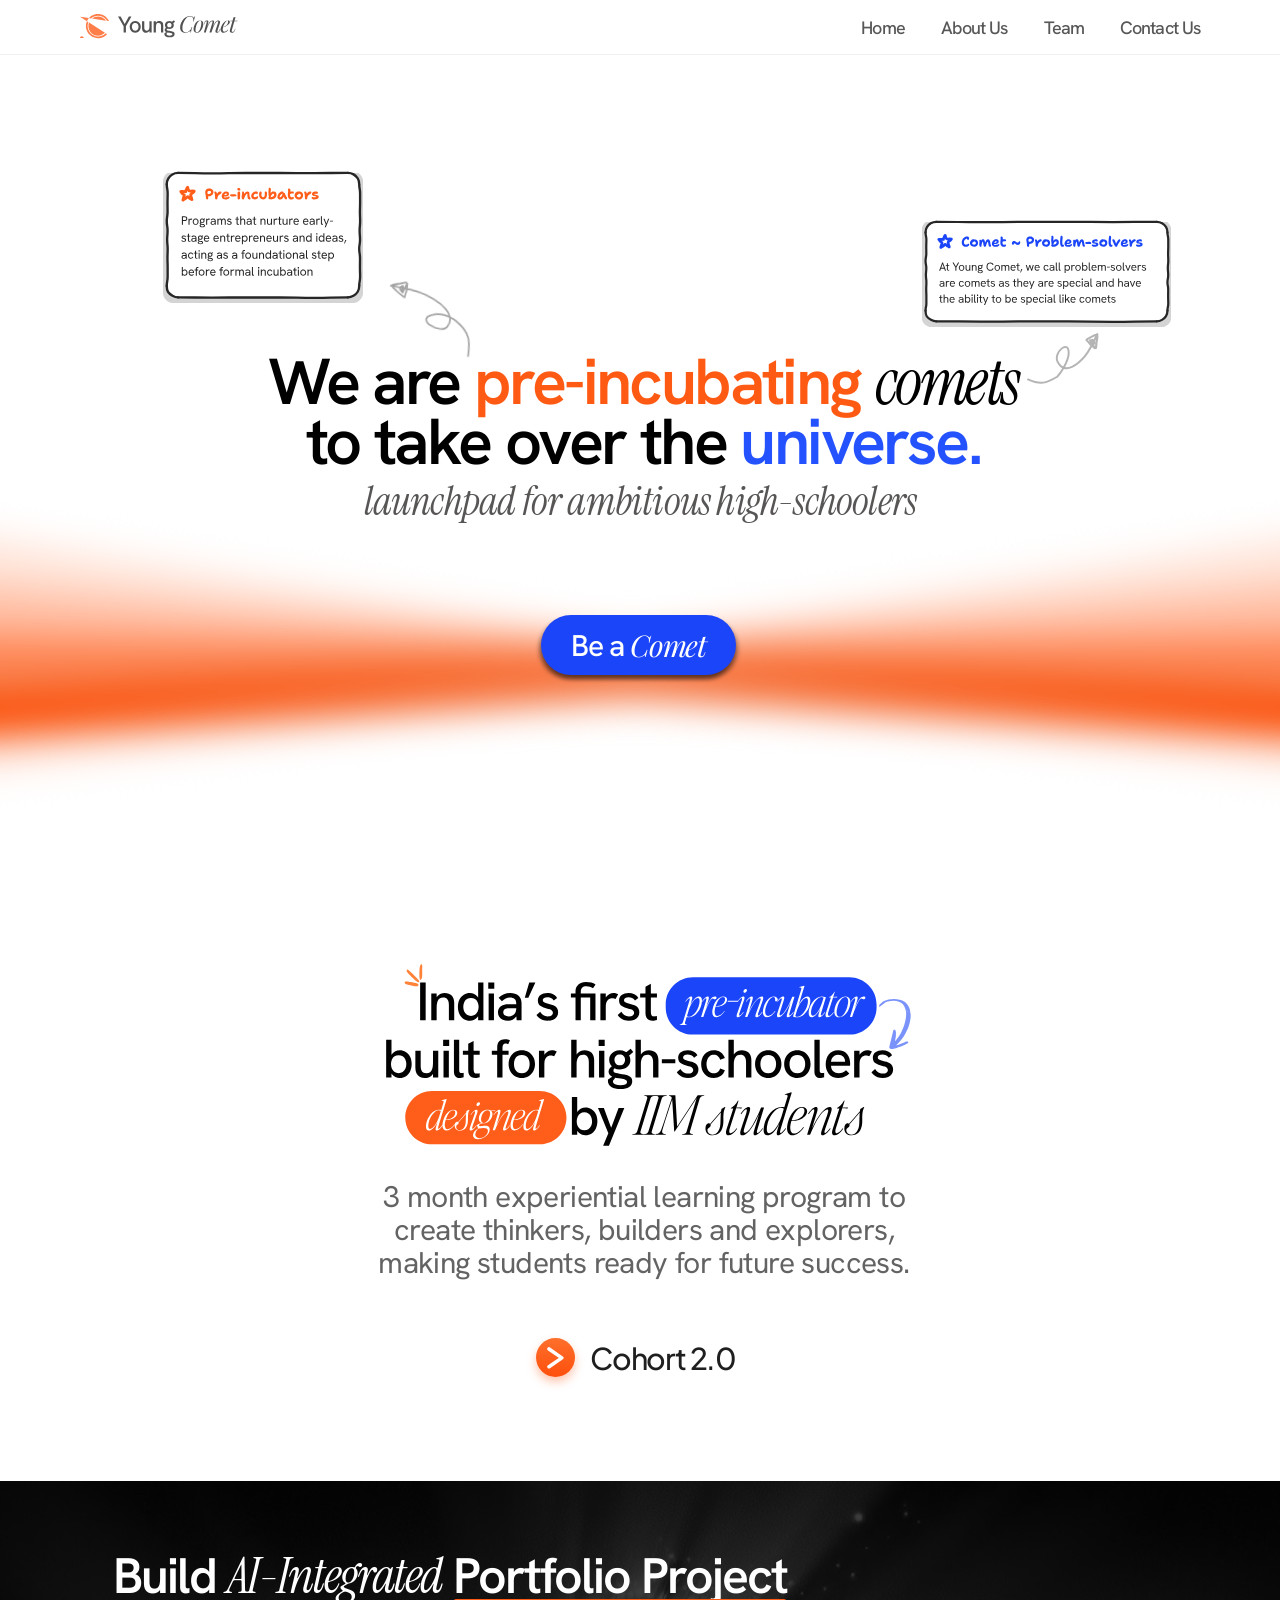
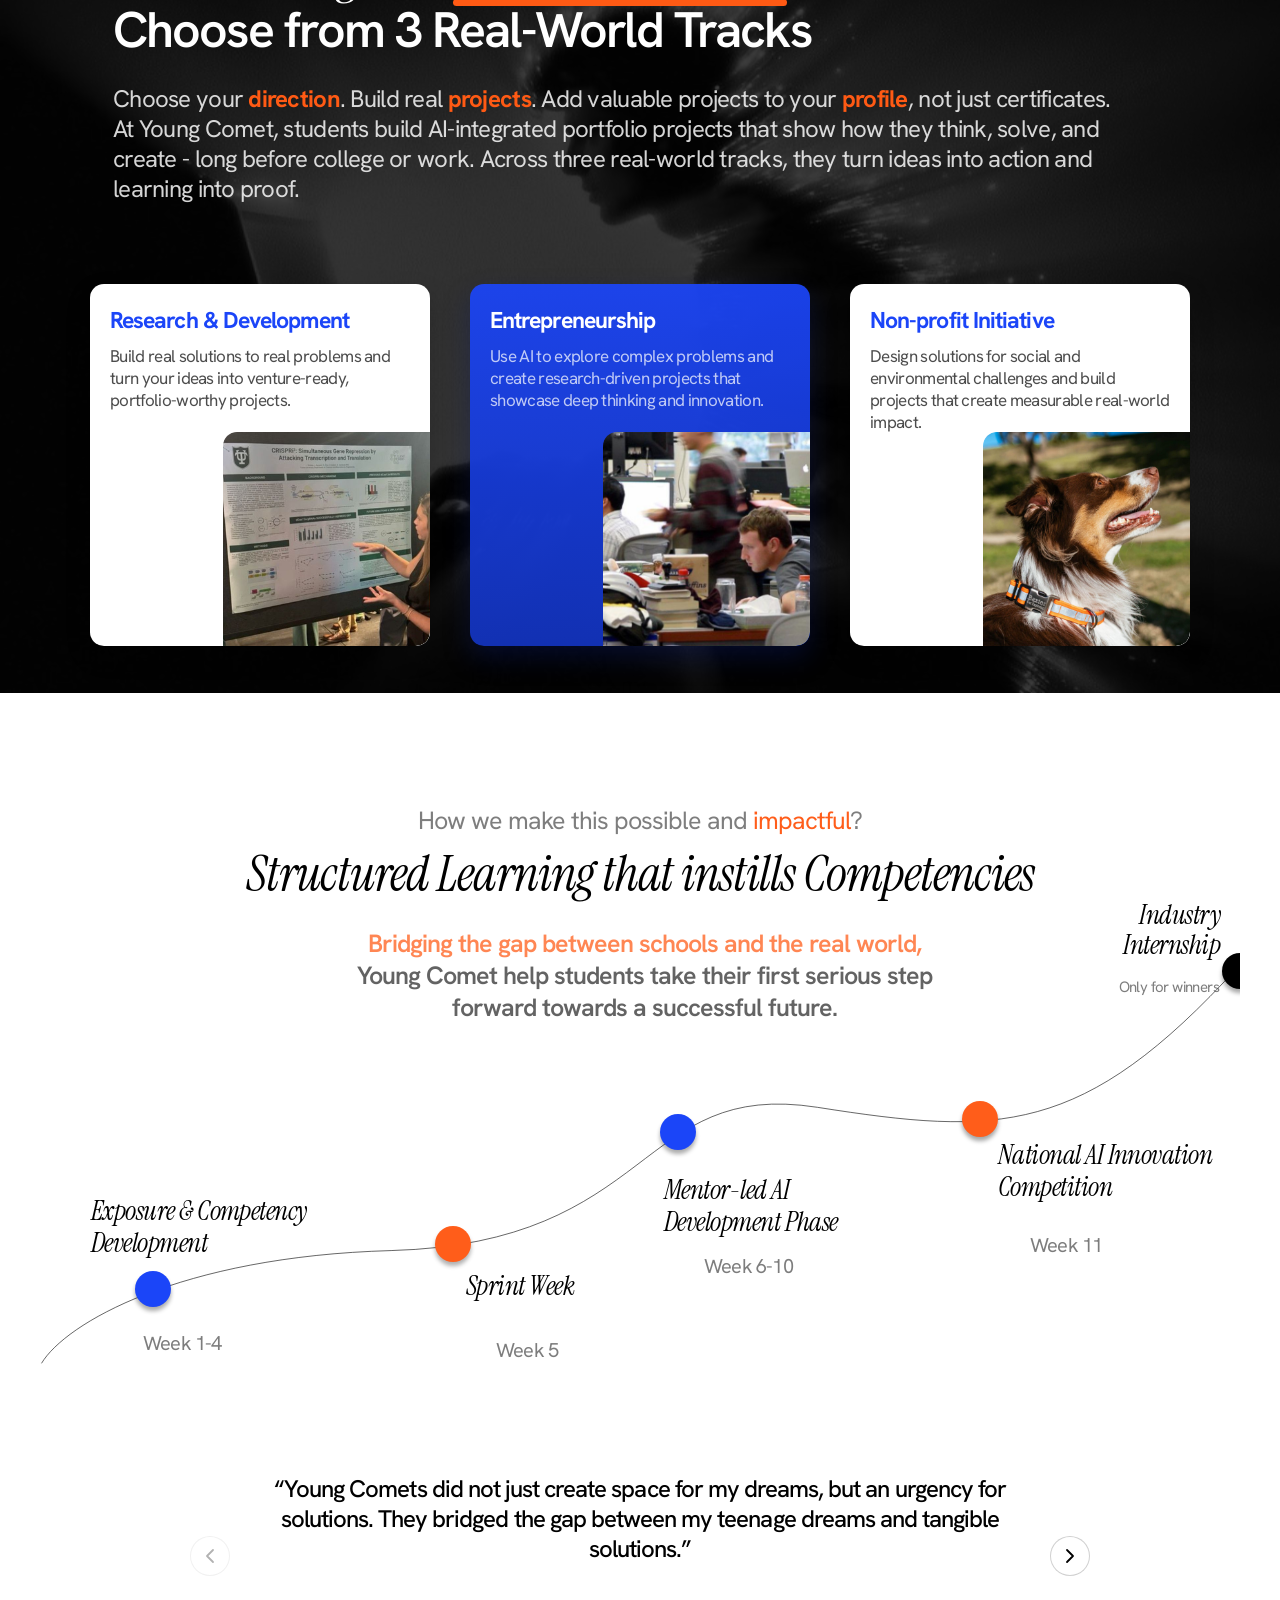
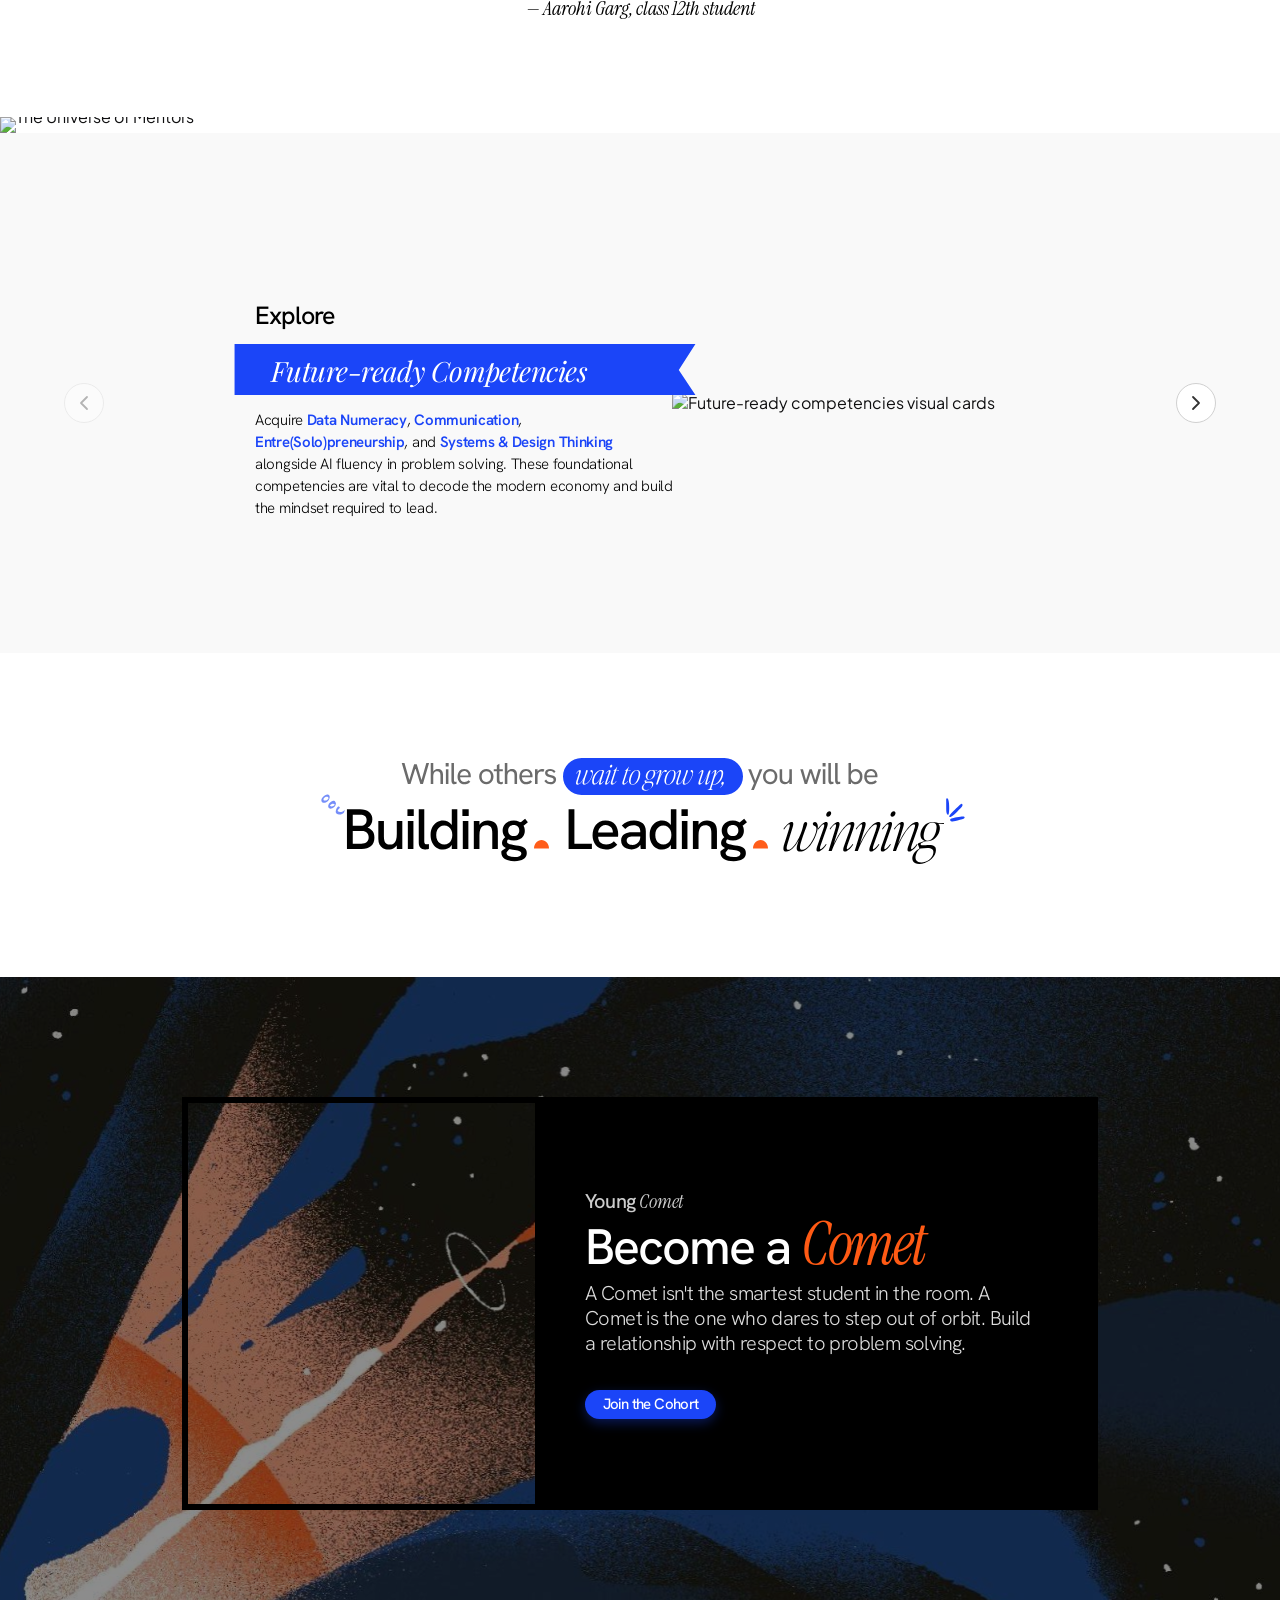
==== index.html @ edf2fdb3 "Update title and favicon" ====
<!DOCTYPE html>
<html lang="en">

<head>
  <meta charset="UTF-8" />
  <meta name="viewport" content="width=device-width, initial-scale=1.0" />
  <title>Young Comet</title>
  <link rel="preconnect" href="https://fonts.googleapis.com" />
  <link rel="preconnect" href="https://fonts.gstatic.com" crossorigin />
  <link
    href="https://fonts.googleapis.com/css2?family=Hanken+Grotesk:wght@400;500;700&family=Plus+Jakarta+Sans:wght@400;500;700;800&family=Instrument+Serif:ital@0;1&family=Playfair+Display:ital,wght@0,400;1,400&display=swap"
    rel="stylesheet" />
  <link rel="icon" href="./assets/Group 85.svg" type="image/svg+xml" />
  <link rel="stylesheet" href="style.css" />
</head>

<body>
  <header class="site-header">
    <div class="header-inner">
      <a href="#" class="header-logo">
        <img src="./assets/Group 76.svg" alt="" class="header-logo-icon" draggable="false" />
        <img src="./assets/Young Comet.svg" alt="Young Comet" class="header-logo-text" draggable="false" />
      </a>
      <button class="header-menu-btn" aria-label="Toggle menu" aria-expanded="false">
        <span></span><span></span><span></span>
      </button>
      <nav class="header-nav" aria-label="Main navigation">
        <a href="#" class="header-nav-link">Home</a>
        <a href="#" class="header-nav-link">About Us</a>
        <a href="#" class="header-nav-link">Team</a>
        <a href="#" class="header-nav-link">Contact Us</a>
      </nav>
    </div>
  </header>

  <main>
    <section class="hero section-shell" aria-labelledby="hero-title">
      <!-- Glow: full-width behind everything -->
      <div class="hero-glow" aria-hidden="true">
        <span class="glow-layer glow-layer-1"></span>
        <span class="glow-layer glow-layer-2"></span>
        <span class="glow-layer glow-layer-3"></span>
        <span class="glow-layer glow-layer-4"></span>
        <span class="glow-layer glow-layer-5"></span>
      </div>

      <!-- Mobile-only hero images -->
      <div class="hero-mobile-only" aria-hidden="true">
        <img src="./assets/Group 84.svg" alt="" class="hero-mobile-img" draggable="false" />
        <img src="./assets/Group 81.svg" alt="" class="hero-mobile-img" draggable="false" />
      </div>

      <div class="hero-canvas">
        <!-- left card -->
        <img class="hero-asset hero-card hero-card-left hero-box-svg" src="./assets/box.svg" alt="Pre-incubators"
          draggable="false" />

        <!-- right card -->
        <img class="hero-asset hero-card hero-card-right hero-comet-svg" src="./assets/comett.svg"
          alt="Comet problem-solvers" draggable="false" />

        <!-- left arrow image -->
        <img class="hero-asset hero-arrow hero-arrow-left" src="./assets/Vector 48 (1).svg" alt="Left curved arrow"
          draggable="false" />

        <!-- right arrow image -->
        <img class="hero-asset hero-arrow hero-arrow-right" src="./assets/Vector 48.svg" alt="Right curved arrow"
          draggable="false" />

        <!-- hero text -->
        <div class="hero-content">
          <h1 id="hero-title" class="hero-title reveal-up delay-2">
            We are <span class="text-orange">pre-incubating</span>
            <span class="serif-italic">comets</span><br />
            to take over the <span class="text-blue">universe.</span>
          </h1>
          <p class="hero-subtitle reveal-up delay-3">
            launchpad for ambitious high-schoolers
          </p>
          <a href="#" class="cta-button reveal-up delay-4">
            <span class="cta-text">Be a </span>
            <span class="cta-accent">Comet</span>
          </a>
        </div>

      </div>
    </section>

    <section class="intro section-shell" aria-labelledby="intro-title">
      <div class="intro-canvas">
        <div class="intro-content reveal-up">
          <h2 id="intro-title" class="intro-title">
            <img class="intro-title-image" src="./assets/Group 19.svg"
              alt="Built for high-schoolers designed by IIM students" draggable="false" />
          </h2>

          <p class="intro-copy">
            3 month experiential learning program to create thinkers, builders
            and explorers, making students ready for future success.
          </p>

          <a href="#" class="cohort-badge">
            <span class="cohort-icon" aria-hidden="true">
              <svg class="cohort-icon-arrow" viewBox="0 0 20 24" role="presentation">
                <polyline points="3,3 16,12 3,21"></polyline>
              </svg>
            </span>
            <span>Cohort 2.0</span>
          </a>
        </div>
      </div>
    </section>

    <section class="tracks-section" aria-labelledby="tracks-title">
      <div class="tracks-bg" aria-hidden="true"></div>
      <div class="tracks-overlay" aria-hidden="true"></div>

      <div class="tracks-frame">
        <div class="tracks-content">
          <h2 id="tracks-title" class="tracks-title">
            Build <span class="tracks-title-italic">AI-Integrated</span>
            <span class="tracks-title-underlined">Portfolio Project</span><br />
            Choose from 3 Real-World Tracks
          </h2>

          <p class="tracks-copy">
            Choose your <span class="tracks-copy-highlight">direction</span>. Build real
            <span class="tracks-copy-highlight">projects</span>. Add valuable projects to your
            <span class="tracks-copy-highlight">profile</span>, not just certificates.<br />
            At Young Comet, students build AI-integrated portfolio projects that show how they think,
            solve, and create - long before college or work. Across three real-world tracks, they turn
            ideas into action and learning into proof.
          </p>

          <div class="tracks-cards" aria-label="Available project tracks">
            <article class="track-card track-card--light track-card--research">
              <h3 class="track-card-title">Research &amp; Development</h3>
              <p class="track-card-copy">
                Build real solutions to real problems and turn your ideas into venture-ready,
                portfolio-worthy projects.
              </p>
              <!-- Card image path (swap image here if needed) -->
              <img class="track-card-image" src="./assets/Rectangle 50.svg" alt="Research and development track"
                draggable="false" />
            </article>

            <article class="track-card track-card--featured track-card--entrepreneurship">
              <h3 class="track-card-title">Entrepreneurship</h3>
              <p class="track-card-copy">
                Use AI to explore complex problems and create research-driven projects that showcase
                deep thinking and innovation.
              </p>
              <!-- Card image path (swap image here if needed) -->
              <img class="track-card-image" src="./assets/Rectangle 49.svg" alt="Entrepreneurship track"
                draggable="false" />
            </article>

            <article class="track-card track-card--light track-card--nonprofit">
              <h3 class="track-card-title">Non-profit Initiative</h3>
              <p class="track-card-copy">
                Design solutions for social and environmental challenges and build projects that
                create measurable real-world impact.
              </p>
              <!-- Card image path (swap image here if needed) -->
              <img class="track-card-image" src="./assets/Rectangle 48.svg" alt="Non-profit initiative track"
                draggable="false" />
            </article>
          </div>
        </div>
      </div>
    </section>

    <section class="pathway-section" aria-labelledby="pathway-title">
      <div class="pathway-frame">
        <div class="pathway-header">
          <p class="pathway-kicker">
            How we make this possible and <span class="pathway-kicker-highlight">impactful</span>?
          </p>

          <h2 id="pathway-title" class="pathway-title">
            Structured Learning that instills Competencies
          </h2>

          <p class="pathway-summary">
            <span class="pathway-summary-highlight">Bridging the gap between schools and the real world,</span><br />
            <span>Young Comet help students take their first serious step</span><br />
            <span>forward towards a successful future.</span>
          </p>
        </div>

        <div class="pathway-visual" aria-hidden="true">
          <!-- Curve path (swap to an asset in CSS/HTML if you export one from Figma) -->
          <svg class="pathway-curve" viewBox="0 0 1200 320" role="presentation">
            <path
              d="M70 292 C190 284, 278 274, 372 246 C463 218, 552 170, 648 154 C748 138, 835 144, 932 126 C1012 112, 1060 82, 1116 24" />
          </svg>

          <div class="milestone milestone--1">
            <span class="milestone-dot milestone-dot--blue"></span>
            <p class="milestone-title">Exposure &amp; Competency Development</p>
            <p class="milestone-week">Week 1-4</p>
          </div>

          <div class="milestone milestone--2">
            <span class="milestone-dot milestone-dot--orange"></span>
            <p class="milestone-title">Sprint Week</p>
            <p class="milestone-week">Week 5</p>
          </div>

          <div class="milestone milestone--3">
            <span class="milestone-dot milestone-dot--blue"></span>
            <p class="milestone-title">Mentor-led AI Development Phase</p>
            <p class="milestone-week">Week 6-10</p>
          </div>

          <div class="milestone milestone--4">
            <span class="milestone-dot milestone-dot--orange"></span>
            <p class="milestone-title">National AI Innovation Competition</p>
            <p class="milestone-week">Week 11</p>
          </div>

          <div class="milestone milestone--final">
            <span class="milestone-dot milestone-dot--blue"></span>
            <p class="milestone-title">Industry Internship</p>
            <p class="milestone-week">Only for winners</p>
          </div>
        </div>

        <div class="pathway-mobile" aria-label="Learning pathway milestones">
          <div class="pathway-mobile-item">
            <span class="milestone-dot milestone-dot--blue"></span>
            <div>
              <p class="pathway-mobile-title">Exposure &amp; Competency Development</p>
              <p class="pathway-mobile-week">Week 1-4</p>
            </div>
          </div>

          <div class="pathway-mobile-item">
            <span class="milestone-dot milestone-dot--orange"></span>
            <div>
              <p class="pathway-mobile-title">Sprint Week</p>
              <p class="pathway-mobile-week">Week 5</p>
            </div>
          </div>

          <div class="pathway-mobile-item">
            <span class="milestone-dot milestone-dot--blue"></span>
            <div>
              <p class="pathway-mobile-title">Mentor-led AI Development Phase</p>
              <p class="pathway-mobile-week">Week 6-10</p>
            </div>
          </div>

          <div class="pathway-mobile-item">
            <span class="milestone-dot milestone-dot--orange"></span>
            <div>
              <p class="pathway-mobile-title">National AI Innovation Competition</p>
              <p class="pathway-mobile-week">Week 11</p>
            </div>
          </div>

          <div class="pathway-mobile-item pathway-mobile-item--final">
            <span class="milestone-dot milestone-dot--blue"></span>
            <div>
              <p class="pathway-mobile-title">Industry Internship</p>
              <p class="pathway-mobile-week">Only for winners</p>
            </div>
          </div>
        </div>
      </div>
    </section>

    <section class="testimonials-section" aria-labelledby="testimonials-heading">
      <div class="testimonials-inner">
        <button class="testimonial-btn testimonial-btn--prev" id="testimonialPrev" aria-label="Previous testimonial">
          <svg width="20" height="20" viewBox="0 0 20 20" fill="none" xmlns="http://www.w3.org/2000/svg"
            aria-hidden="true">
            <path d="M13 4L7 10L13 16" stroke="currentColor" stroke-width="1.8" stroke-linecap="round"
              stroke-linejoin="round" />
          </svg>
        </button>

        <div class="testimonials-wrapper" aria-live="polite">
          <div class="testimonials-track" id="testimonialsTrack">

            <div class="testimonial-slide" role="group" aria-label="Testimonial 1 of 3">
              <blockquote class="testimonial-quote">
                &ldquo;Young Comets did not just create space for my dreams, but an urgency for solutions. They
                bridged
                the gap between my teenage dreams and tangible solutions.&rdquo;
              </blockquote>
              <p class="testimonial-author">— Aarohi Garg, class 12th student</p>
            </div>

            <div class="testimonial-slide" role="group" aria-label="Testimonial 2 of 3">
              <blockquote class="testimonial-quote">
                &ldquo;Young comet felt more like a launchpad than a program. Its not a course its a chance to act
                experiment and grow.&rdquo;
              </blockquote>
              <p class="testimonial-author">— K. Varshik, class 12th student</p>
            </div>

            <div class="testimonial-slide" role="group" aria-label="Testimonial 3 of 3">
              <blockquote class="testimonial-quote">
                &ldquo;The experience is very extraordinary for me, because I overcame my fear of talking to people,
                thank you so much team Young Comet.&rdquo;
              </blockquote>
              <p class="testimonial-author">— Seema Yadav, class 11th student</p>
            </div>

          </div>
        </div>

        <button class="testimonial-btn testimonial-btn--next" id="testimonialNext" aria-label="Next testimonial">
          <svg width="20" height="20" viewBox="0 0 20 20" fill="none" xmlns="http://www.w3.org/2000/svg"
            aria-hidden="true">
            <path d="M7 4L13 10L7 16" stroke="currentColor" stroke-width="1.8" stroke-linecap="round"
              stroke-linejoin="round" />
          </svg>
        </button>
      </div>
    </section>

    <div class="mentors-banner">
      <img class="mentors-banner__img" src="./assets/Group 42.svg" alt="The Universe of Mentors" draggable="false" />
      <div class="mentors-banner__text">
        <h2 class="mentors-banner__title"><img src="./assets/The Universe of Mentors.svg" alt="The Universe of Mentors"
            draggable="false" /></h2>
        <p class="mentors-banner__copy">Wide range of mentor support to bring your ideas to life. The mentorship
          universe provides real-world exposure and guidance in problem solving, aimed to bridge the gap between
          school
          lessons and the world.</p>
      </div>
    </div>

    <!-- ===== Competency Slider Section ===== -->
    <section class="comp-slider-section" aria-label="Future-ready Competencies">
      <div class="comp-slider-inner">
        <button class="comp-slider-btn comp-slider-btn--prev" id="compPrev" aria-label="Previous slide">
          <svg width="20" height="20" viewBox="0 0 20 20" fill="none" xmlns="http://www.w3.org/2000/svg"
            aria-hidden="true">
            <path d="M13 4L7 10L13 16" stroke="currentColor" stroke-width="1.8" stroke-linecap="round"
              stroke-linejoin="round" />
          </svg>
        </button>

        <div class="comp-slider-wrapper">
          <div class="comp-slider-track" id="compSliderTrack">

            <!-- Slide 1 -->
            <div class="comp-slide" role="group" aria-label="Slide 1 of 4">
              <div class="competency-frame">
                <div class="competency-copy">
                  <p class="competency-label">Explore</p>
                  <div class="competency-ribbon-wrap">
                    <img src="./assets/Rectangle 19.svg" alt="" class="competency-ribbon-bg" draggable="false" />
                    <h3 class="competency-ribbon-title">Future-ready Competencies</h3>
                  </div>
                  <p class="competency-body">
                    Acquire <span class="hl">Data Numeracy</span>, <span class="hl">Communication</span>, <span
                      class="hl">Entre(Solo)preneurship</span>,
                    and <span class="hl">Systems &amp; Design Thinking</span> alongside AI fluency in problem
                    solving. These foundational competencies are vital to decode the
                    modern economy and build the mindset required to lead.
                  </p>
                </div>
                <div class="competency-visual">
                  <img src="./assets/Group 64.svg" alt="Future-ready competencies visual cards"
                    class="competency-visual__img" draggable="false" />
                </div>
              </div>
            </div>

            <!-- Slide 2: Experience -->
            <div class="comp-slide" role="group" aria-label="Slide 2 of 4">
              <div class="competency-frame">
                <div class="competency-copy">
                  <p class="competency-label">Experience</p>
                  <div class="competency-ribbon-wrap">
                    <img src="./assets/Rectangle 19.svg" alt="" class="competency-ribbon-bg" draggable="false" />
                    <h3 class="competency-ribbon-title">Experiential and Peer Learning</h3>
                  </div>
                  <p class="competency-body">
                    Engage in hands-on, experiential learning with a <span class="hl">community of
                      aspiring entrepreneurs</span>. This interactive environment ensures
                    <span class="hl">P2P(peer-to-peer)</span> learning is active and immersive,
                    allowing you to build projects with real impact. Curated activities inspired by
                    <span class="hl">Stanford d.school</span> for immersive learning sets our comets apart.
                  </p>
                </div>
                <div class="competency-visual competency-visual--top">
                  <img src="./assets/Mockup.svg" alt="Experiential learning mockup" class="competency-visual__img"
                    draggable="false" />
                </div>
              </div>
            </div>

            <!-- Slide 3: Ideate -->
            <div class="comp-slide" role="group" aria-label="Slide 3 of 4">
              <div class="competency-frame">
                <div class="competency-copy">
                  <p class="competency-label">Ideate</p>
                  <div class="competency-ribbon-wrap">
                    <img src="./assets/Rectangle 19.svg" alt="" class="competency-ribbon-bg" draggable="false" />
                    <h3 class="competency-ribbon-title">Solve Real Business Problems</h3>
                  </div>
                  <p class="competency-body">
                    Solve <span class="hl">real-world problem statements</span> sourced from industry
                    partners and learn to ideate, especially during our intensive Sprint Week. Refine your vision
                    through
                    dedicated mentorship
                    sessions led by professionals and <span class="hl">students from IIMs and IITs</span>.
                  </p>
                </div>
                <div class="competency-visual competency-visual--layered">
                  <img src="./assets/Group 30.svg" alt="" class="competency-visual__img comp-layer comp-layer--back"
                    draggable="false" />
                  <img src="./assets/Group 31.svg" alt="Ideate visual"
                    class="competency-visual__img comp-layer comp-layer--front" draggable="false" />
                </div>
              </div>
            </div>

            <!-- Slide 4: Implement -->
            <div class="comp-slide" role="group" aria-label="Slide 4 of 4">
              <div class="competency-frame">
                <div class="competency-copy">
                  <p class="competency-label">Implement</p>
                  <div class="competency-ribbon-wrap">
                    <img src="./assets/Rectangle 19.svg" alt="" class="competency-ribbon-bg" draggable="false" />
                    <h3 class="competency-ribbon-title">Build with Guided Mentorship</h3>
                  </div>
                  <p class="competency-body">
                    Translate ideas into reality through <span class="hl">portfolio projects</span> and
                    national case competitions. Gain hands-on experience with
                    <span class="hl">industry partners</span> to implement your solutions, effectively
                    bridging the gap between student and entrepreneur.
                  </p>
                </div>
                <div class="competency-visual competency-visual--low">
                  <img src="./assets/Group 33.svg" alt="Implement guided mentorship" class="competency-visual__img"
                    draggable="false" />
                </div>
              </div>
            </div>

          </div><!-- end comp-slider-track -->
        </div><!-- end comp-slider-wrapper -->

        <button class="comp-slider-btn comp-slider-btn--next" id="compNext" aria-label="Next slide">
          <svg width="20" height="20" viewBox="0 0 20 20" fill="none" xmlns="http://www.w3.org/2000/svg"
            aria-hidden="true">
            <path d="M7 4L13 10L7 16" stroke="currentColor" stroke-width="1.8" stroke-linecap="round"
              stroke-linejoin="round" />
          </svg>
        </button>
      </div><!-- end comp-slider-inner -->
    </section>
    <!-- ===== End Competency Slider Section ===== -->

    <section class="fomo-section" aria-labelledby="fomo-heading">
      <div class="fomo-content">
        <img class="fomo-group55" src="./assets/Group 55.svg"
          alt="While others wait to grow up, you will be Building Leading winning" draggable="false" />
        <img class="fomo-deco fomo-deco--3" src="./assets/Hand-Drawn Ink  Brush Strokes.svg" alt="" aria-hidden="true"
          draggable="false" />
        <img class="fomo-deco fomo-deco--4" src="./assets/Group 77.svg" alt="" aria-hidden="true" draggable="false" />
      </div>
    </section>

    <section class="cta-section" aria-labelledby="cta-heading">
      <div class="cta-bg" aria-hidden="true"></div>
      <div class="cta-overlay" aria-hidden="true"></div>

      <div class="cta-wrapper">
        <div class="cta-frame" aria-hidden="true"></div>

        <div class="cta-card">
          <p class="cta-label">Young <span class="cta-label-accent">Comet</span></p>
          <h2 id="cta-heading" class="cta-heading">
            Become a <span class="cta-heading-accent">Comet</span>
          </h2>
          <p class="cta-copy">
            A Comet isn't the smartest student in the room. A Comet is the one who dares to step out
            of orbit. Build a relationship with respect to problem solving.
          </p>
          <a href="#" class="cta-join-btn">Join the Cohort</a>
        </div>
      </div>
    </section>
  </main>

  <script src="script.js"></script>
</body>

</html>
---- style.css ----
:root {
  --bg: #ffffff;
  --text: #0f0f10;
  --muted: #6a6a70;
  --orange: #ff5a14;
  --blue: #2452ff;
  --blue-deep: #123ad4;
  --radius-pill: 999px;
}

* {
  box-sizing: border-box;
}

html,
body {
  margin: 0;
  padding: 0;
}

body {
  font-family: "Plus Jakarta Sans", sans-serif;
  background: var(--bg);
  color: var(--text);
  line-height: 1.2;
  overflow-x: hidden;
}

/* ==================== Site Header ==================== */
.site-header {
  width: 100%;
  background: rgba(255, 255, 255, 0.92);
  border-bottom: 1px solid rgba(0, 0, 0, 0.06);
  position: sticky;
  top: 0;
  z-index: 100;
  backdrop-filter: blur(8px);
}

.header-inner {
  max-width: 1200px;
  margin: 0 auto;
  display: flex;
  align-items: center;
  justify-content: space-between;
  padding: 14px 40px;
}

.header-logo {
  display: flex;
  align-items: center;
  gap: 8px;
  text-decoration: none;
}

.header-logo-icon {
  width: 30px;
  height: 26px;
}

.header-logo-text {
  height: 22px;
  width: auto;
}

.header-nav {
  display: flex;
  align-items: center;
  gap: 36px;
}

.header-nav-link {
  font-family: "Hanken Grotesk", sans-serif;
  font-weight: 500;
  font-size: 18px;
  line-height: 25px;
  letter-spacing: -0.05em;
  color: rgba(0, 0, 0, 0.66);
  text-decoration: none;
  transition: color 0.2s;
}

.header-nav-link:hover {
  color: var(--orange);
}

.header-menu-btn {
  display: none;
  flex-direction: column;
  gap: 5px;
  background: none;
  border: none;
  cursor: pointer;
  padding: 4px;
}

.header-menu-btn span {
  display: block;
  width: 24px;
  height: 2px;
  background: #000;
  border-radius: 2px;
  transition: transform 0.3s, opacity 0.3s;
}

@media (max-width: 640px) {
  .header-inner {
    padding: 12px 16px;
  }

  .header-menu-btn {
    display: flex;
    z-index: 102;
  }

  .header-nav {
    display: none;
    position: fixed;
    top: 0;
    left: 0;
    width: 100%;
    height: 100dvh;
    background: rgba(255, 255, 255, 0.97);
    flex-direction: column;
    align-items: center;
    justify-content: center;
    gap: 32px;
    z-index: 101;
  }

  .header-nav.open {
    display: flex;
  }

  .header-nav-link {
    font-size: 24px;
  }

  .header-menu-btn.open span:nth-child(1) {
    transform: translateY(7px) rotate(45deg);
  }

  .header-menu-btn.open span:nth-child(2) {
    opacity: 0;
  }

  .header-menu-btn.open span:nth-child(3) {
    transform: translateY(-7px) rotate(-45deg);
  }
}

main {
  width: 100%;
  margin: 0 auto;
  overflow-x: hidden;
}

.section-shell {
  position: relative;
  width: min(1200px, 100%);
  margin: 0 auto;
}

.hero.section-shell,
.intro.section-shell {
  width: 100%;
  max-width: none;
  margin: 0 auto;
}

/* Hidden on desktop — shown in mobile media query */
.hero-mobile-only {
  display: none;
}

.hero {
  /* Desktop hero alignment controls (1200px figma artboard) */
  --left-card-top: 116px;
  --left-card-left: 121px;
  --left-card-width: 204px;
  --left-card-height: 132px;

  --right-card-top: 165px;
  --right-card-left: 870px;
  --right-card-width: 273px;
  --right-card-height: 112px;

  --left-arrow-top: 230.19px;
  --left-arrow-left: 334.2px;
  --left-arrow-width: 111.92px;
  --left-arrow-height: 67px;
  --left-arrow-rotate: 7.48deg;

  --right-arrow-top: 277.57px;
  --right-arrow-left: 987.34px;
  --right-arrow-width: 72px;
  --right-arrow-height: auto;
  --right-arrow-rotate: 0deg;

  position: relative;
  width: 100%;
  height: 814px;
  min-height: 814px;
  overflow: visible;
}

.hero-content {
  position: absolute;
  inset: 0;
  z-index: 3;
}

.hero-title {
  position: absolute;
  width: 789.62px;
  left: 208.49px;
  top: 297px;
  margin: 0;
  font-family: "Hanken Grotesk", "Plus Jakarta Sans", sans-serif;
  font-size: 65px;
  font-weight: 600;
  line-height: 60px;
  letter-spacing: -0.04em;
  text-align: center;
  color: #000000;
}

.hero-subtitle {
  position: absolute;
  width: 100%;
  left: 0;
  top: 434px;
  margin: 0;
  font-family: "Editor's Note", "Instrument Serif", serif;
  font-style: italic;
  font-weight: 200;
  font-size: 40px;
  line-height: 25px;
  letter-spacing: -0.02em;
  color: #585555;
  text-align: center;
  white-space: nowrap;
}

.text-orange {
  color: var(--orange);
}

.text-blue {
  color: var(--blue);
}

.serif-italic {
  font-family: "Instrument Serif", serif;
  font-style: italic;
  font-weight: 400;
}

.hero-glow {
  position: absolute;
  top: 0;
  bottom: 0;
  left: 0;
  right: 0;
  z-index: 0;
  background: url("./assets/Vector.svg") center 412px / 100% 365px no-repeat;
  pointer-events: none;
}

.glow-layer {
  display: none;
  position: absolute;
  left: 0;
  right: 0;
  width: 100%;
}

.glow-layer-1 {
  top: 412px;
  height: 120px;
  background: #ffe6db;
  filter: blur(22px);
}

.glow-layer-2 {
  top: 456px;
  height: 106px;
  background: #ffc0a6;
  filter: blur(20px);
}

.glow-layer-3 {
  top: 500px;
  height: 96px;
  background: #ff8756;
  filter: blur(18px);
}

.glow-layer-4 {
  top: 536px;
  height: 88px;
  background: #f57844;
  filter: blur(16px);
}

.glow-layer-5 {
  top: 562px;
  height: 78px;
  background: #fd4a00;
  filter: blur(16px);
}

/* Constrain cards/arrows to the 1200px content area */
.hero-canvas {
  position: relative;
  width: 100%;
  max-width: 1200px;
  margin: 0 auto;
  height: 100%;
}

.hero-asset {
  position: absolute;
  display: block;
  object-fit: contain;
  user-select: none;
  pointer-events: none;
}

.info-card {
  z-index: 2;
  --card-transform: translate3d(0, 0, 0);
  --card-enter-from: translateY(16px);
  --card-enter-delay: 170ms;
  transform: var(--card-transform);
  opacity: 0;
}

/* left card image */
.hero-card-left {
  width: var(--left-card-width);
  height: var(--left-card-height);
  top: var(--left-card-top);
  left: var(--left-card-left);
  --card-enter-delay: 140ms;
}

/* right card image */
.hero-card-right {
  width: var(--right-card-width);
  height: var(--right-card-height);
  top: var(--right-card-top);
  left: var(--right-card-left);
  --card-enter-delay: 220ms;
}

.hero-comet-svg {
  object-fit: contain;
  background: none;
  box-shadow: none;
  border-radius: 0;
}

.hero-box-svg {
  object-fit: contain;
  background: none;
  box-shadow: none;
  border-radius: 0;
}

/* ===== HTML info cards — crisp at any zoom, no animation ===== */
.html-info-card {
  height: auto;
  background: #ffffff;
  border: 1.5px solid rgba(0, 0, 0, 0.11);
  border-radius: 14px;
  padding: 11px 13px;
  box-shadow: 0 2px 10px rgba(0, 0, 0, 0.09);
  display: flex;
  flex-direction: column;
  gap: 7px;
  z-index: 2;
}

.html-info-card__header {
  display: flex;
  align-items: center;
  gap: 5px;
}

.html-info-card__star,
.html-info-card__title {
  font-family: "Hanken Grotesk", "Plus Jakarta Sans", sans-serif;
  font-weight: 700;
  font-size: 13px;
  line-height: 1.2;
  margin: 0;
}

.html-info-card--orange .html-info-card__star,
.html-info-card--orange .html-info-card__title {
  color: #ff5a14;
}

.html-info-card--blue .html-info-card__star,
.html-info-card--blue .html-info-card__title {
  color: #2452ff;
}

.html-info-card__body {
  margin: 0;
  font-family: "Hanken Grotesk", "Plus Jakarta Sans", sans-serif;
  font-weight: 400;
  font-size: 11px;
  line-height: 1.5;
  color: rgba(0, 0, 0, 0.72);
}

/* arrow images */
.hero-arrow {
  z-index: 1;
}

.hero-arrow-left {
  width: var(--left-arrow-width);
  height: var(--left-arrow-height);
  top: var(--left-arrow-top);
  left: var(--left-arrow-left);
  transform: rotate(var(--left-arrow-rotate));
}

.hero-arrow-right {
  width: var(--right-arrow-width);
  height: auto;
  top: var(--right-arrow-top);
  left: var(--right-arrow-left);
  transform: rotate(var(--right-arrow-rotate));
}

.cta-button {
  /* CTA alignment controls */
  position: absolute;
  left: 501.22px;
  top: 560px;
  display: inline-flex;
  align-items: center;
  justify-content: center;
  gap: 6px;
  width: 194.34px;
  height: 60.1px;
  padding: 10px 22px;
  border-radius: 30.0515px;
  background: #1b45f8;
  color: #fff;
  text-decoration: none;
  cursor: pointer;
  border: none;
  box-shadow:
    2px 4px 4px rgba(0, 0, 0, 0.36),
    -2px 4px 4px rgba(0, 0, 0, 0.39);
  transition: all 0.2s ease;
}

.cta-button:hover {
  transform: translateY(-2px);
  box-shadow:
    2px 6px 6px rgba(0, 0, 0, 0.36),
    -2px 6px 6px rgba(0, 0, 0, 0.39);
}

.cta-text,
.cta-accent {
  display: inline-block;
  font-size: 30px;
  line-height: 25px;
  letter-spacing: -0.04em;
  color: #ffffff;
}

.cta-text {
  font-family: "Hanken Grotesk", "Plus Jakarta Sans", sans-serif;
  font-weight: 500;
}

.cta-accent {
  font-family: "Playfair Display", "Instrument Serif", serif;
  font-style: italic;
  font-weight: 400;
}

.intro {
  position: relative;
  width: 100%;
  height: 612px;
  min-height: 612px;
}

.intro-content {
  position: relative;
  max-width: 1200px;
  width: 100%;
  height: 612px;
  margin: 0 auto;
  text-align: center;
}

.intro-title {
  position: absolute;
  width: 610px;
  height: 187px;
  left: 294px;
  top: 95px;
  margin: 0;
  font-family: "Hanken Grotesk", "Plus Jakarta Sans", sans-serif;
  font-weight: 500;
  font-size: 57px;
  line-height: 60px;
  letter-spacing: -0.04em;
  text-align: center;
  color: #000000;
}

.intro-title-image {
  width: 100%;
  height: 100%;
  display: block;
  object-fit: contain;
  user-select: none;
  pointer-events: none;
}

.spark {
  position: absolute;
  top: -0.28em;
  left: 3%;
  color: var(--orange);
  font-size: 0.58em;
}

.blue-pill,
.orange-pill {
  display: inline-flex;
  align-items: center;
  justify-content: center;
  border-radius: var(--radius-pill);
  padding: 0 0.26em;
  vertical-align: baseline;
}

.blue-pill {
  min-width: 221px;
  height: 60px;
  background: linear-gradient(180deg, #2f63ff, #1f4ce7);
  color: #f2f4ff;
}

.orange-pill {
  min-width: 169px;
  height: 56px;
  background: linear-gradient(180deg, #ff6f2c, #ff4f0c);
  color: #fff4ee;
}

.intro-doodle {
  position: absolute;
  width: 90px;
  height: auto;
  margin-left: 0.14em;
  margin-top: 0.01em;
}

.intro-doodle path {
  fill: none;
  stroke: #5882ff;
  stroke-width: 2.3;
  stroke-linecap: round;
  stroke-linejoin: round;
}

.intro-copy {
  position: absolute;
  width: 538px;
  height: 105px;
  left: 335px;
  top: 311px;
  margin: 0;
  font-family: "Hanken Grotesk", "Plus Jakarta Sans", sans-serif;
  font-size: 30px;
  line-height: 33px;
  letter-spacing: -0.02em;
  text-align: center;
  color: rgba(0, 0, 0, 0.61);
  font-weight: 400;
}

.cohort-badge {
  position: absolute;
  left: 496px;
  top: 470px;
  display: inline-flex;
  align-items: center;
  gap: 15px;
  color: #1f1f1f;
  text-decoration: none;
  font-size: 30px;
  line-height: 33px;
  letter-spacing: -0.04em;
  font-weight: 500;
}

.cohort-icon {
  width: 39px;
  height: 39px;
  border-radius: 50%;
  display: grid;
  place-items: center;
  color: #fff;
  background: linear-gradient(180deg, #ff6f2c, #ff4f0c);
  box-shadow: 0 5px 10px rgba(255, 92, 26, 0.35);
  transform: translateY(-1px);
}

/* ==================== Tracks Section ==================== */
.tracks-section {
  position: relative;
  width: 100%;
  padding: 0;
}

.tracks-frame {
  /* Figma desktop control points (edit these first for pixel nudges) */
  --tracks-frame-width: 1200px;
  --tracks-frame-height: 812px;

  --tracks-title-width: 712px;
  --tracks-title-left: 73px;
  --tracks-title-top: 68px;

  --tracks-copy-width: 1006px;
  --tracks-copy-left: 73px;
  --tracks-copy-top: 203px;

  --tracks-cards-top: 403px;
  --track-card-width: 301px;
  --track-card-height: 362px;
  --track-card-radius: 14px;
  --track-card-1-left: 157px;
  --track-card-2-left: 498px;
  --track-card-3-left: 839px;

  --track-image-width: 207px;
  --track-image-height: 214px;

  position: relative;
  z-index: 1;
  max-width: var(--tracks-frame-width);
  width: 100%;
  height: var(--tracks-frame-height);
  margin: 0 auto;
  overflow: visible;
}

/* bg/overlay are now direct children of .tracks-section (full-width) */
.tracks-bg,
.tracks-overlay {
  position: absolute;
  top: 0;
  bottom: 0;
  left: 0;
  right: 0;
  z-index: 0;
}

.tracks-content {
  position: absolute;
  inset: 0;
}

.tracks-bg {
  /* Background image path control */
  background: url("./assets/Rectangle 16.svg") center / cover no-repeat;
}

.tracks-overlay {
  background: rgba(0, 0, 0, 0.75);
}

.tracks-content {
  z-index: 2;
}

.tracks-title {
  position: absolute;
  width: var(--tracks-title-width);
  min-height: 120px;
  left: var(--tracks-title-left);
  top: var(--tracks-title-top);
  margin: 0;
  font-family: "Hanken Grotesk", "Plus Jakarta Sans", sans-serif;
  font-weight: 600;
  font-size: 50px;
  line-height: 54px;
  letter-spacing: -0.04em;
  color: #ffffff;
}

/* Heading highlight controls */
.tracks-title-italic {
  font-family: "Instrument Serif", "Playfair Display", serif;
  font-style: italic;
  font-weight: 400;
}

.tracks-title-underlined {
  position: relative;
  display: inline-block;
}

.tracks-title-underlined::after {
  content: "";
  position: absolute;
  left: 0;
  bottom: -3px;
  width: 100%;
  height: 7px;
  background: #ff5a14;
  border-radius: 999px;
}

.tracks-copy {
  position: absolute;
  width: var(--tracks-copy-width);
  min-height: 130px;
  left: var(--tracks-copy-left);
  top: var(--tracks-copy-top);
  margin: 0;
  font-family: "Hanken Grotesk", "Plus Jakarta Sans", sans-serif;
  font-weight: 400;
  font-size: 24px;
  line-height: 30px;
  letter-spacing: -0.03em;
  color: rgba(255, 255, 255, 0.83);
}

.tracks-copy-highlight {
  color: #ff5a14;
  font-weight: 700;
}

/* Desktop card positions and widths are controlled here */
.tracks-cards {
  position: absolute;
  left: 50%;
  transform: translateX(-50%);
  top: var(--tracks-cards-top);
  width: 100vw;
  height: var(--track-card-height);
  display: flex;
  justify-content: center;
  gap: 40px;
  padding: 0 60px;
  box-sizing: border-box;
}

.track-card {
  position: relative;
  width: var(--track-card-width);
  min-width: 280px;
  max-width: 340px;
  flex: 1;
  height: var(--track-card-height);
  border-radius: var(--track-card-radius);
  padding: 24px 20px 16px;
  overflow: hidden;
}

.track-card--research {
  top: 0;
}

.track-card--entrepreneurship {
  top: 0;
}

.track-card--nonprofit {
  top: 0;
}

.track-card--light {
  background: #ffffff;
  box-shadow: 0 10px 24px rgba(0, 0, 0, 0.18);
}

.track-card--featured {
  background: linear-gradient(180deg, rgba(27, 69, 248, 0.93), rgba(19, 52, 192, 0.93));
  box-shadow: 0 12px 26px rgba(10, 26, 108, 0.35);
}

.track-card-title {
  margin: 0;
  font-family: "Hanken Grotesk", "Plus Jakarta Sans", sans-serif;
  font-weight: 700;
  font-size: 23px;
  line-height: 25px;
  letter-spacing: -0.04em;
}

.track-card--light .track-card-title {
  color: #1b45f8;
}

.track-card--featured .track-card-title {
  color: #ffffff;
}

.track-card-copy {
  margin: 12px 0 0;
  font-family: "Hanken Grotesk", "Plus Jakarta Sans", sans-serif;
  font-weight: 400;
  font-size: 17px;
  line-height: 22px;
  letter-spacing: -0.04em;
}

.track-card--light .track-card-copy {
  color: rgba(0, 0, 0, 0.7);
}

.track-card--featured .track-card-copy {
  color: rgba(255, 255, 255, 0.72);
}

.track-card-image {
  position: absolute;
  width: var(--track-image-width);
  height: var(--track-image-height);
  right: 0;
  bottom: 0;
  border-radius: 12px 0 var(--track-card-radius) 0;
  object-fit: cover;
  display: block;
  user-select: none;
  pointer-events: none;
}

/* ==================== Competency Section ==================== */

/* Outer section — controls background and vertical breathing room */
/* Outer slider section */
.comp-slider-section {
  width: 100%;
  background: #f9f9f9;
  padding: 60px 0 40px;
  position: relative;
}

/* Inner row: btn – wrapper – btn */
.comp-slider-inner {
  display: flex;
  align-items: center;
  gap: 24px;
  max-width: 1200px;
  margin: 0 auto;
  padding: 0 24px;
}

/* Clips slides — no scrollbar */
.comp-slider-wrapper {
  overflow: hidden;
  flex: 1;
  min-width: 0;
}

/* Moving track: flex row of slides */
.comp-slider-track {
  display: flex;
  transition: transform 0.52s cubic-bezier(0.4, 0, 0.2, 1);
}

/* Each slide fills full wrapper width */
.comp-slide {
  min-width: 100%;
  flex-shrink: 0;
}

/* Prev / Next buttons */
.comp-slider-btn {
  flex-shrink: 0;
  display: flex;
  align-items: center;
  justify-content: center;
  width: 40px;
  height: 40px;
  border-radius: 50%;
  border: 1.5px solid #d0d0d0;
  background: #ffffff;
  color: #333;
  cursor: pointer;
  transition: border-color 0.2s, color 0.2s;
}

.comp-slider-btn:hover {
  border-color: #1B45F8;
  color: #1B45F8;
}

.comp-slider-btn:disabled {
  opacity: 0.35;
  cursor: default;
}

/* 1200px centered frame — controls overall horizontal containment */
.competency-frame {
  position: relative;
  max-width: 1200px;
  margin: 0 auto;
  min-height: 420px;
  display: flex;
  align-items: center;
  justify-content: space-between;
  padding: 0 0;
}

/* ---- Left text block ----
   Tweak padding-left to shift the entire left block */
.competency-copy {
  position: relative;
  width: 500px;
  padding-left: 127px;
  flex-shrink: 0;
}

/* Small "Explore" label */
.competency-label {
  font-family: "Hanken Grotesk", sans-serif;
  font-weight: 500;
  font-size: 25px;
  line-height: 57px;
  letter-spacing: -0.04em;
  color: #000000;
  margin: 0 0 0;
  width: 179px;
}

/* Ribbon heading wrapper — bleeds left to frame edge (= copy padding-left) */
.competency-ribbon-wrap {
  position: relative;
  margin-left: -280px;
  width: calc(700px + 280px);
  height: 51px;
  margin-bottom: 14px;
}

/* Rectangle 19.svg — the blue ribbon background
   To resize the ribbon: change width/height on .competency-ribbon-wrap */
.competency-ribbon-bg {
  position: absolute;
  top: 0;
  left: 0;
  width: 100%;
  height: 100%;
  object-fit: fill;
  display: block;
}

/* Title text over the ribbon */
.competency-ribbon-title {
  position: absolute;
  top: 50%;
  left: 0;
  width: 100%;
  transform: translateY(-50%);
  margin: 0;
  padding: 0 24px 0 296px;
  /* 280px bleed offset + 16px gap */
  font-family: "Editor's Note", "Playfair Display", serif;
  font-weight: 200;
  font-style: italic;
  font-size: 28px;
  line-height: 51px;
  letter-spacing: -0.02em;
  color: #ffffff;
  white-space: nowrap;
  overflow: visible;
}

/* Body paragraph */
.competency-body {
  font-family: "Hanken Grotesk", sans-serif;
  font-weight: 300;
  font-size: 15px;
  line-height: 22px;
  letter-spacing: -0.02em;
  color: #000000;
  width: 423px;
  margin: 0;
}

/* Highlighted terms in the paragraph — blue + semibold
   Tweak color/weight here */
.competency-body .hl {
  color: #1B45F8;
  font-weight: 600;
}

/* ---- Right visual block ----
   To resize the visual: change width on .competency-visual */
.competency-visual {
  flex: 1;
  display: flex;
  align-items: center;
  justify-content: flex-end;
  padding-right: 0;
}

/* Slide 2: visual anchored upper-right, shifted toward center */
.competency-visual--top {
  align-items: flex-start;
  padding-top: 20px;
  padding-right: 60px;
}

/* Slide 3: layered dual-image composition */
.competency-visual--layered {
  position: relative;
  flex: 1;
  align-self: stretch;
  display: flex;
  align-items: center;
  justify-content: flex-end;
  min-height: 320px;
}

.comp-layer {
  position: absolute;
  max-width: 140px;
  width: 24%;
  object-fit: contain;
}

.comp-layer--back {
  top: 50%;
  right: 18%;
  transform: translateY(-62%) rotate(-6deg);
  z-index: 1;
}

.comp-layer--front {
  top: 50%;
  right: -2%;
  transform: translateY(-38%) rotate(4deg);
  z-index: 2;
}

/* Slide 4: visual slightly lower than center */
.competency-visual--low {
  align-items: flex-end;
  padding-bottom: 20px;
}

/* Shared visual image sizing — matches slide 1 (Group 64.svg) */
.competency-visual__img {
  display: block;
  max-width: 480px;
  max-height: 320px;
  width: 100%;
  object-fit: contain;
}

/* Tablet */
@media (max-width: 1024px) {
  .competency-copy {
    padding-left: 40px;
    width: 420px;
  }

  .competency-ribbon-wrap {
    margin-left: -40px;
    width: calc(100% + 80px);
    height: 46px;
    overflow: visible;
  }

  .competency-ribbon-bg {
    object-fit: fill;
    object-position: left center;
  }

  .competency-ribbon-title {
    padding: 0 16px 0 52px;
    font-size: 24px;
    line-height: 46px;
    white-space: nowrap;
  }

  .competency-body {
    width: 340px;
  }

  .competency-visual__img {
    max-width: 420px;
  }
}

/* Mobile */
@media (max-width: 640px) {
  .competency-frame {
    flex-direction: column;
    align-items: flex-start;
    padding: 0 24px;
    min-height: auto;
  }

  .competency-copy {
    padding-left: 0;
    width: 100%;
  }

  .competency-ribbon-wrap {
    margin-left: 0;
    width: 100%;
    max-width: none;
    height: 44px;
    min-height: 44px;
    overflow: visible;
  }

  .competency-ribbon-bg {
    object-fit: fill;
    object-position: left center;
  }

  .competency-ribbon-title {
    font-size: clamp(16px, 3.8vw, 20px);
    line-height: 44px;
    white-space: nowrap;
    padding: 0 16px 0 12px;
    overflow: visible;
  }

  .competency-body {
    width: 100%;
  }

  .competency-visual {
    width: 100%;
    justify-content: center;
    margin-top: 32px;
  }

  .competency-visual__img {
    max-width: 100%;
  }
}

/* ==================== Pathway Section ==================== */
.pathway-section {
  width: 100%;
  background: #ffffff;
  padding: 60px 0 0;
}

.pathway-frame {
  position: relative;
  max-width: 1200px;
  width: 100%;
  height: 631px;
  margin: 0 auto;
  background: #ffffff;
  overflow: hidden;
}

/* Top text styles */
.pathway-kicker {
  position: absolute;
  width: 557px;
  height: 72px;
  left: 321px;
  top: 50px;
  margin: 0;
  font-family: "Hanken Grotesk", "Plus Jakarta Sans", sans-serif;
  font-weight: 400;
  font-size: 25px;
  line-height: 35px;
  letter-spacing: -0.04em;
  text-align: center;
  color: rgba(71, 71, 71, 0.7);
}

.pathway-kicker-highlight {
  color: #ff5d1a;
}

.pathway-title {
  position: absolute;
  width: 887px;
  height: 127px;
  left: 156px;
  top: 95px;
  margin: 0;
  font-family: "Instrument Serif", "Playfair Display", serif;
  font-style: italic;
  font-weight: 400;
  font-size: 50px;
  line-height: 52px;
  letter-spacing: -0.02em;
  text-align: center;
  color: #000000;
}

/* Summary block */
.pathway-summary {
  position: absolute;
  width: 604px;
  height: 139px;
  left: 302px;
  top: 205px;
  margin: 0;
  font-family: "Hanken Grotesk", "Plus Jakarta Sans", sans-serif;
  font-weight: 600;
  font-size: 25px;
  line-height: 32px;
  letter-spacing: -0.04em;
  text-align: center;
  color: rgba(33, 33, 33, 0.7);
}

.pathway-summary-highlight {
  color: rgba(255, 93, 26, 0.75);
}

.pathway-visual {
  position: absolute;
  inset: 0;
}

/* Curve path */
.pathway-curve {
  position: absolute;
  left: 40px;
  top: 288px;
  width: 1120px;
  height: 300px;
}

.pathway-curve path {
  fill: none;
  stroke: rgba(33, 33, 33, 0.34);
  stroke-width: 1.6;
  stroke-linecap: round;
  stroke-linejoin: round;
}

/* Milestone dots */
.milestone {
  position: absolute;
}

.milestone-dot {
  position: absolute;
  width: 36px;
  height: 36px;
  border-radius: 50%;
  box-shadow: 0 5px 10px rgba(0, 0, 0, 0.2);
}

.milestone-dot--blue {
  background: #1b45f8;
}

.milestone-dot--orange {
  background: #ff5d1a;
}

.milestone-dot--dark {
  background: #1b45f8;
}

.milestone-title {
  margin: 0;
  font-family: "Instrument Serif", "Playfair Display", serif;
  font-style: italic;
  font-weight: 400;
  font-size: 27px;
  line-height: 30px;
  color: #000000;
}

/* Week labels */
.milestone-week {
  margin: 0;
  font-family: "Hanken Grotesk", "Plus Jakarta Sans", sans-serif;
  font-weight: 400;
  font-size: 20px;
  line-height: 24px;
  color: rgba(74, 74, 74, 0.72);
}

/* Milestone positions */
.milestone--1 {
  left: 63px;
  top: 456px;
  width: 275px;
}

.milestone--1 .milestone-dot {
  left: 38px;
  top: 86px;
}

.milestone--1 .milestone-title {
  position: relative;
  left: 2px;
  top: -16px;
}

.milestone--1 .milestone-week {
  margin-top: 24px;
  margin-left: 26px;
}

.milestone--2 {
  left: 421px;
  top: 448px;
  width: 138px;
}

.milestone--2 .milestone-dot {
  left: -26px;
  top: 45px;
}

.milestone--2 .milestone-title {
  position: relative;
  left: 30px;
  top: -30px;
}

.milestone--2 .milestone-week {
  margin-top: 30px;
  margin-left: 30px;
}

.milestone--3 {
  left: 620px;
  top: 356px;
  width: 240px;
}

.milestone--3 .milestone-dot {
  left: -18px;
  top: 6px;
}

.milestone--3 .milestone-title {
  position: relative;
  left: 40px;
  top: 32px;
}

.milestone--3 .milestone-week {
  margin-top: 58px;
  margin-left: 40px;
}

.milestone--4 {
  left: 953px;
  top: 334px;
  width: 248px;
}

.milestone--4 .milestone-dot {
  left: -31px;
  top: 36px;
}

.milestone--4 .milestone-title {
  position: relative;
  left: 32px;
  top: 14px;
}

.milestone--4 .milestone-week {
  margin-top: 55px;
  margin-left: 32px;
}

.milestone--final {
  left: 980px;
  top: 180px;
  width: 176px;
  text-align: right;
}

.milestone--final .milestone-title {
  position: relative;
  top: 4px;
}

.milestone--final .milestone-dot {
  left: 34px;
  top: 140px;
}

.milestone--final .milestone-week {
  margin-top: 28px;
  font-size: 15px;
  line-height: 18px;
}

@media (min-width: 1081px) {

  .pathway-summary {
    top: 175px;
  }

  /* Desktop Figma anchors: lock path + dots, then place labels with stable offsets */
  .pathway-curve {
    left: 0;
    top: 213px;
    width: 1200px;
    height: 398px;
    background: url("./assets/Vector 49.svg") left top / 1200px 398px no-repeat;
  }

  .pathway-curve path {
    display: none;
  }

  .milestone--1,
  .milestone--2,
  .milestone--3,
  .milestone--4,
  .milestone--final {
    position: absolute;
    width: 0;
    height: 0;
  }

  .milestone--1 {
    left: 95px;
    top: 518.45px;
  }

  .milestone--2 {
    left: 395px;
    top: 473.45px;
  }

  .milestone--3 {
    left: 620px;
    top: 361.45px;
  }

  .milestone--4 {
    left: 922px;
    top: 348.45px;
  }

  .milestone--final {
    left: 1182px;
    top: 200.45px;
    text-align: right;
  }

  .milestone--1 .milestone-dot,
  .milestone--2 .milestone-dot,
  .milestone--3 .milestone-dot,
  .milestone--4 .milestone-dot,
  .milestone--final .milestone-dot {
    left: 0;
    top: 0;
    width: 36px;
    height: 36px;
    border-radius: 50%;
  }

  .milestone--1 .milestone-dot,
  .milestone--3 .milestone-dot {
    box-shadow: 0 4px 4px rgba(0, 0, 0, 0.33);
  }

  .milestone--2 .milestone-dot {
    box-shadow: 0 4px 4px rgba(0, 0, 0, 0.31);
  }

  .milestone--4 .milestone-dot,
  .milestone--final .milestone-dot {
    box-shadow: 0 4px 4px rgba(0, 0, 0, 0.35);
  }

  .milestone--final .milestone-dot {
    background: #000000;
  }

  .milestone-title,
  .milestone-week {
    position: absolute;
    margin: 0;
  }

  .milestone--1 .milestone-title,
  .milestone--2 .milestone-title,
  .milestone--3 .milestone-title,
  .milestone--4 .milestone-title {
    font-family: "Editor's Note", "Instrument Serif", "Playfair Display", serif;
    font-weight: 200;
    line-height: 32px;
    letter-spacing: -0.02em;
  }

  .milestone--1 .milestone-week,
  .milestone--2 .milestone-week,
  .milestone--3 .milestone-week,
  .milestone--4 .milestone-week {
    width: 90px;
    line-height: 20px;
    letter-spacing: -0.04em;
    color: #474747;
    opacity: 0.7;
  }

  .milestone--1 .milestone-title {
    left: -44px;
    top: -76px;
    width: 275px;
  }

  .milestone--1 .milestone-week {
    left: -18px;
    top: 38px;
    width: 90px;
  }

  .milestone--2 .milestone-title {
    left: 31px;
    top: 44px;
    width: 138px;
  }

  .milestone--2 .milestone-week {
    left: 31px;
    top: 84px;
  }

  .milestone--3 .milestone-title {
    left: 4px;
    top: 60px;
    width: 240px;
  }

  .milestone--3 .milestone-week {
    left: 4px;
    top: 84px;
  }

  .milestone--4 .milestone-title {
    left: 36px;
    top: 38px;
    width: 248px;
  }

  .milestone--4 .milestone-week {
    left: 36px;
    top: 79px;
  }

  .milestone--final .milestone-title {
    left: -119px;
    top: -53px;
    width: 117px;
    font-family: "Editor's Note", "Instrument Serif", "Playfair Display", serif;
    font-weight: 200;
    line-height: 30px;
    letter-spacing: -0.02em;
    text-align: right;
  }

  .milestone--final .milestone-week {
    left: -119px;
    top: -4px;
    width: 116px;
    font-size: 15px;
    line-height: 20px;
    letter-spacing: -0.04em;
    color: #474747;
    opacity: 0.7;
    text-align: right;
  }
}

.pathway-mobile {
  display: none;
}

.pathway-mobile-item {
  display: flex;
  align-items: flex-start;
  gap: 12px;
}

.pathway-mobile-title {
  margin: 0;
  font-family: "Instrument Serif", "Playfair Display", serif;
  font-style: italic;
  font-weight: 400;
  font-size: 1.35rem;
  line-height: 1.2;
  color: #111;
}

.pathway-mobile-week {
  margin: 0.25rem 0 0;
  font-family: "Hanken Grotesk", "Plus Jakarta Sans", sans-serif;
  font-size: 0.95rem;
  color: rgba(74, 74, 74, 0.8);
}

.cohort-icon-arrow {
  width: 19.84px;
  height: 23.71px;
  display: block;
}

.cohort-icon-arrow polyline {
  fill: none;
  stroke: #ffffff;
  stroke-width: 3.6;
  stroke-linecap: round;
  stroke-linejoin: round;
}

.reveal-up {
  opacity: 0;
  transform: translateY(16px);
}

.reveal-up.in-view {
  animation: reveal-up 760ms ease forwards;
}

.delay-1 {
  animation-delay: 140ms;
}

.delay-2 {
  animation-delay: 230ms;
}

.delay-3 {
  animation-delay: 320ms;
}

.delay-4 {
  animation-delay: 410ms;
}

.info-card.in-view {
  animation-name: card-enter, float-card;
  animation-duration: 760ms, 4.2s;
  animation-delay: var(--card-enter-delay), 1.2s;
  animation-timing-function: ease, ease-in-out;
  animation-iteration-count: 1, infinite;
  animation-fill-mode: forwards, both;
}

@keyframes card-enter {
  from {
    opacity: 0;
    transform: var(--card-enter-from);
  }

  to {
    opacity: 1;
    transform: var(--card-transform);
  }
}

@keyframes reveal-up {
  to {
    opacity: 1;
    transform: translateY(0);
  }
}

@keyframes float-card {

  0%,
  100% {
    transform: var(--card-transform);
  }

  50% {
    transform: var(--card-transform) translateY(-5px);
  }
}

@media (max-width: 1080px) {

  .hero.section-shell,
  .intro.section-shell {
    width: min(1200px, 100% - 2rem);
  }

  .hero {
    min-height: 730px;
    height: auto;
    padding-top: 1.8rem;
    padding-bottom: 4.8rem;

    --left-card-top: 88px;
    --left-card-left: 56px;
    --left-card-width: 184px;
    --left-card-height: 120px;

    --right-card-top: 134px;
    --right-card-left: auto;
    --right-card-width: 246px;
    --right-card-height: 102px;

    --left-arrow-top: 214px;
    --left-arrow-left: 256px;
    --left-arrow-width: 92px;
    --left-arrow-height: 55px;

    --right-arrow-top: 254px;
    --right-arrow-left: auto;
    --right-arrow-width: 56px;
    --right-arrow-height: auto;
  }

  .hero-card-right {
    left: auto;
    right: 56px;
  }

  .hero-arrow-right {
    left: auto;
    right: 214px;
  }

  .hero-content {
    position: relative;
    inset: auto;
    width: min(920px, 100%);
    margin: 8.1rem auto 0;
    text-align: center;
  }

  .hero-title {
    position: static;
    width: min(789.62px, 100%);
    margin: 0 auto;
    font-size: clamp(42px, 6vw, 60px);
    line-height: 0.95;
  }

  .hero-subtitle {
    position: static;
    width: min(920px, 100%);
    margin: 0.55rem auto 1rem;
    font-size: clamp(28px, 3.4vw, 36px);
    line-height: 1;
    white-space: normal;
  }

  .cta-button {
    position: static;
    width: 178px;
    height: 52px;
    border-radius: 26px;
    padding: 8px 18px;
    margin-top: 0;
  }

  .hero-glow {
    left: 0;
    right: 0;
    width: 100%;
    transform: none;
    background-size: 100% auto;
    background-position: center calc(100% - 12px);
  }

  .glow-layer {
    width: 100%;
  }

  .glow-layer-1 {
    top: 0;
    height: 64px;
  }

  .glow-layer-2 {
    top: 36px;
    height: 62px;
  }

  .glow-layer-3 {
    top: 72px;
    height: 60px;
  }

  .glow-layer-4 {
    top: 108px;
    height: 56px;
  }

  .glow-layer-5 {
    top: 140px;
    height: 52px;
  }

  .intro {
    height: auto;
    min-height: auto;
    padding: 3.5rem 0 6rem;
    display: grid;
    place-items: center;
  }

  .intro-content {
    width: min(760px, 100%);
    height: auto;
  }

  .intro-title {
    position: relative;
    left: auto;
    top: auto;
    width: min(610px, 100%);
    height: auto;
    margin: 0 auto;
    font-size: clamp(2.2rem, 5vw, 3.3rem);
    line-height: 1.06;
  }

  .intro-title-image {
    height: auto;
  }

  .intro-copy {
    position: relative;
    left: auto;
    top: auto;
    width: min(538px, 90%);
    height: auto;
    margin: 1.6rem auto 2.2rem;
    font-size: clamp(1.1rem, 2.3vw, 1.85rem);
    line-height: 1.2;
  }

  .cohort-badge {
    position: relative;
    left: auto;
    top: auto;
    gap: 10px;
    font-size: clamp(1.2rem, 2.4vw, 1.9rem);
    line-height: 1.1;
  }

  .cohort-icon {
    width: 34px;
    height: 34px;
  }

  .tracks-frame {
    width: min(1200px, 100% - 2rem);
    height: auto;
    min-height: 900px;
    overflow: hidden;
  }

  .tracks-title {
    position: relative;
    width: min(712px, calc(100% - 4rem));
    left: auto;
    top: auto;
    margin: 58px 2rem 0;
    font-size: clamp(2.25rem, 4.6vw, 3rem);
    line-height: 1.06;
  }

  .tracks-copy {
    position: relative;
    width: calc(100% - 4rem);
    left: auto;
    top: auto;
    margin: 18px 2rem 0;
    font-size: clamp(1.1rem, 2.2vw, 1.45rem);
    line-height: 1.28;
  }

  .tracks-cards {
    position: relative;
    left: auto;
    top: auto;
    width: calc(100% - 4rem);
    height: auto;
    margin: 42px auto 46px;
    display: grid;
    grid-template-columns: repeat(2, minmax(0, 1fr));
    gap: 22px;
  }

  .track-card {
    position: relative;
    width: 100%;
    max-width: 360px;
    height: 362px;
    left: auto;
    top: auto;
    justify-self: center;
  }

  .track-card--nonprofit {
    grid-column: 1 / -1;
  }

  .pathway-frame {
    width: min(1200px, 100% - 2rem);
    height: 620px;
  }

  .pathway-kicker {
    width: min(557px, calc(100% - 3rem));
    left: 50%;
    top: 42px;
    transform: translateX(-50%);
    font-size: 22px;
  }

  .pathway-title {
    width: min(887px, calc(100% - 3rem));
    left: 50%;
    top: 92px;
    transform: translateX(-50%);
    font-size: clamp(2.1rem, 4.2vw, 2.8rem);
    line-height: 1.05;
  }

  .pathway-summary {
    width: min(760px, calc(100% - 3rem));
    left: 50%;
    top: 197px;
    transform: translateX(-50%);
    font-size: clamp(1.18rem, 2.2vw, 1.45rem);
    line-height: 1.25;
  }

  .pathway-curve {
    left: 34px;
    top: 300px;
    width: calc(100% - 68px);
    height: 280px;
  }

  .milestone--1 {
    left: 35px;
  }

  .milestone--2 {
    left: 316px;
  }

  .milestone--3 {
    left: 522px;
  }

  .milestone--4 {
    left: 770px;
  }

  .milestone--final {
    left: auto;
    right: 18px;
  }

  .cohort-icon-arrow {
    width: 17px;
    height: 20px;
  }
}

@media (max-width: 840px) {
  .hero {
    min-height: 650px;
    padding-top: 1.6rem;
    padding-bottom: 4rem;

    --left-card-top: 62px;
    --left-card-left: 30px;
    --left-card-width: 184px;
    --left-card-height: 118px;

    --right-card-top: 84px;
    --right-card-width: 232px;
    --right-card-height: 98px;

    --left-arrow-top: 208px;
    --left-arrow-left: 162px;
    --left-arrow-width: 86px;
    --left-arrow-height: 52px;
    --left-arrow-rotate: 0deg;

    --right-arrow-top: 236px;
    --right-arrow-width: 46px;
    --right-arrow-height: auto;
    --right-arrow-rotate: 0deg;
  }

  .hero-card-right {
    right: 24px;
  }

  .hero-arrow-right {
    right: 98px;
  }

  .hero-content {
    width: min(720px, 100%);
    margin-top: 9.7rem;
  }

  .tracks-frame {
    width: min(1200px, 100% - 1.2rem);
    min-height: 830px;
  }

  .pathway-frame {
    width: min(1200px, 100% - 1.2rem);
    height: auto;
    min-height: 0;
    padding: 34px 0.8rem 30px;
  }

  .pathway-kicker,
  .pathway-title,
  .pathway-summary {
    position: relative;
    left: auto;
    top: auto;
    transform: none;
    width: calc(100% - 0.8rem);
    margin: 0 auto;
    text-align: center;
    height: auto;
  }

  .pathway-kicker {
    font-size: clamp(1rem, 3.2vw, 1.25rem);
    line-height: 1.35;
  }

  .pathway-title {
    margin-top: 10px;
    font-size: clamp(1.75rem, 6.4vw, 2.35rem);
    line-height: 1.06;
  }

  .pathway-summary {
    margin-top: 16px;
    font-size: clamp(1.02rem, 3.2vw, 1.22rem);
    line-height: 1.28;
  }

  .pathway-section {
    background: #f5f3ef;
  }

  .pathway-frame {
    background: transparent;
  }

  .pathway-visual {
    display: none;
  }

  /* Mobile timeline behavior */
  .pathway-mobile {
    display: grid;
    gap: 14px;
    width: calc(100% - 0.8rem);
    margin: 24px auto 0;
  }

  .pathway-mobile-item {
    padding: 10px 10px;
    border-radius: 12px;
    background: #ffffff;
    box-shadow: 0 1px 6px rgba(0, 0, 0, 0.07);
  }

  .pathway-mobile-item .milestone-dot {
    position: relative;
    left: auto;
    top: auto;
    width: 28px;
    height: 28px;
    flex-shrink: 0;
  }

  .pathway-mobile-item .milestone-dot--dark {
    width: 28px;
    height: 28px;
  }

  .tracks-title {
    width: calc(100% - 2rem);
    margin: 42px 1rem 0;
    font-size: clamp(1.95rem, 6vw, 2.5rem);
  }

  .tracks-copy {
    width: calc(100% - 2rem);
    margin: 14px 1rem 0;
    font-size: clamp(1rem, 2.7vw, 1.22rem);
    line-height: 1.3;
  }

  .tracks-cards {
    width: calc(100% - 2rem);
    margin: 30px auto 38px;
    gap: 16px;
  }

  .track-card {
    height: 336px;
    padding: 20px 16px 12px;
  }

  .track-card-title {
    font-size: 21px;
    line-height: 23px;
  }

  .track-card-copy {
    font-size: 15px;
    line-height: 20px;
  }

  .track-card-image {
    width: 190px;
    height: 196px;
  }
}

@media (max-width: 520px) {

  main {
    overflow: visible;
  }

  .hero.section-shell {
    width: 100%;
    padding: 0;
  }

  .section-shell {
    width: min(1200px, 100% - 2.4rem);
  }

  .hero {
    height: 100svh;
    min-height: 100svh;
    display: flex;
    flex-direction: column;
    align-items: center;
    justify-content: center;
    padding: 0;
    overflow: hidden;
    background: #ffffff;
  }

  .hero-content {
    margin-top: 0;
    padding: 0 1rem;
    text-align: center;
    display: flex;
    flex-direction: column;
    align-items: center;
  }

  .info-card {
    --card-transform: translate3d(0, 0, 0);
    --card-enter-from: translateY(16px);
  }

  .html-info-card {
    transform: none;
  }

  /* Hide all desktop hero elements on mobile */
  .hero-canvas {
    display: none;
  }

  .hero-glow {
    display: none;
  }

  .glow-layer {
    display: none;
  }

  /* Show mobile hero SVGs */
  .hero-mobile-only {
    display: flex;
    flex-direction: column;
    align-items: center;
    width: 100%;
    margin-top: -10rem;
  }

  .hero-mobile-img {
    width: 100%;
    height: auto;
    display: block;
  }

  .hero-mobile-img:first-child {
    margin-top: -2rem;
  }

  .cta-button {
    width: 210px;
    height: 60px;
    margin-top: 2rem;
    padding: 8px 20px;
    border-radius: 30px;
  }

  .cta-text,
  .cta-accent {
    font-size: 28px;
    line-height: 24px;
  }

  .intro {
    padding: 4rem 0 20rem;
    height: auto;
    min-height: auto;
    display: flex;
    align-items: center;
    justify-content: center;
  }

  .intro-title {
    font-size: clamp(1.74rem, 9.7vw, 2.52rem);
  }

  .spark {
    left: 0;
  }

  .intro-copy {
    margin-top: 1.4rem;
    font-size: clamp(1rem, 5vw, 1.35rem);
  }

  .intro-doodle {
    position: relative;
    display: block;
    margin: 0.2rem auto 0;
  }

  .tracks-frame {
    width: calc(100% - 2rem);
    min-height: 0;
    height: auto;
  }

  .tracks-overlay {
    background: rgba(0, 0, 0, 0.78);
  }

  .tracks-title {
    margin: 28px 1.2rem 0;
    width: calc(100% - 2.4rem);
    font-size: clamp(1.56rem, 8.5vw, 2.05rem);
    line-height: 1.08;
  }

  .tracks-title-underlined::after {
    height: 5px;
    bottom: -2px;
  }

  .tracks-copy {
    margin: 12px 1.2rem 0;
    width: calc(100% - 2.4rem);
    font-size: clamp(0.98rem, 4.3vw, 1.1rem);
    line-height: 1.35;
  }

  .tracks-cards {
    width: calc(100% - 2.4rem);
    margin: 22px auto 26px;
    grid-template-columns: 1fr;
    gap: 12px;
  }

  .track-card,
  .track-card--nonprofit {
    grid-column: auto;
    max-width: none;
    height: 318px;
  }

  .track-card-image {
    width: 178px;
    height: 182px;
  }

  /* Pathway: wider padding on mobile */
  .pathway-frame {
    padding: 34px 1.2rem 30px;
  }
}

/* ==================== Mentors Banner ==================== */
.mentors-banner {
  position: relative;
  width: 100%;
  line-height: 0;
}

.mentors-banner__img {
  width: 100%;
  display: block;
}

.mentors-banner__text {
  position: absolute;
  top: 0;
  left: 0;
  width: 100%;
  height: 100%;
  pointer-events: none;
}

.mentors-banner__title {
  position: absolute;
  top: 60px;
  left: 58px;
  width: auto;
  white-space: nowrap;
  margin: 0;
  font-family: "Hanken Grotesk", sans-serif;
  font-weight: 600;
  font-size: 40px;
  line-height: 57px;
  letter-spacing: -0.04em;
  color: #ffffff;
}

.mentors-banner__italic {
  font-family: "Editor's Note", "Playfair Display", serif;
  font-weight: 200;
  font-style: italic;
  font-size: 40px;
  line-height: 57px;
  letter-spacing: 2;
  vertical-align: middle;
  color: var(--orange);
}

.mentors-banner__copy {
  position: absolute;
  top: 120px;
  left: 58px;
  width: 556px;
  margin: 0;
  font-family: "Hanken Grotesk", sans-serif;
  font-weight: 400;
  font-size: 20px;
  line-height: 23px;
  letter-spacing: -0.04em;
  text-align: justify;
  color: #ffffff;
}

/* ==================== FOMO Section ==================== */
.fomo-section {
  position: relative;
  width: 100%;
  background: #ffffff;
  padding: 100px 0 80px;
}

.fomo-content {
  position: relative;
  max-width: 1200px;
  width: 100%;
  margin: 0 auto;
  text-align: center;
}

.fomo-group55 {
  max-width: 100%;
  display: block;
  margin: 0 auto;
}

.fomo-deco {
  position: absolute;
  pointer-events: none;
}

.fomo-deco--1 {
  width: 26px;
  height: 10px;
  top: 131px;
  left: 283px;
  transform: rotate(-42.43deg);
  object-fit: contain;
}

.fomo-deco--3 {
  width: 26px;
  height: 25px;
  top: 40px;
  left: 280px;
  object-fit: contain;
}

.fomo-deco--4 {
  width: 25px;
  height: 24px;
  top: 45px;
  left: 900px;
  object-fit: contain;
}

.fomo-line1 {
  margin: 0;
  font-family: "Hanken Grotesk", "Plus Jakarta Sans", sans-serif;
  font-weight: 400;
  font-size: 30px;
  line-height: 60px;
  letter-spacing: -0.04em;
  color: #6b6b6b;
  text-align: center;
}

.fomo-pill {
  position: relative;
  display: inline-block;
  padding: 2px 14px;
  border-radius: 999px;
  background: #1b45f8;
  color: #ffffff;
  font-family: "Editor's Note", "Instrument Serif", "Playfair Display", serif;
  font-style: italic;
  font-weight: 200;
  font-size: 30px;
  line-height: 60px;
  letter-spacing: -0.04em;
  vertical-align: baseline;
}

/* Background image sitting behind the pill text */
.fomo-pill-bg {
  position: absolute;
  inset: 0;
  width: 100%;
  height: 100%;
  z-index: 0;
  object-fit: fill;
  pointer-events: none;
  user-select: none;
  border-radius: inherit;
}

/* Ensure the text node renders above the background image */
.fomo-pill> :not(.fomo-pill-bg) {
  position: relative;
  z-index: 1;
}

.fomo-line2 {
  margin: 0;
  font-family: "Hanken Grotesk", "Plus Jakarta Sans", sans-serif;
  font-weight: 500;
  font-size: 57px;
  line-height: 60px;
  letter-spacing: -0.04em;
  word-spacing: 0.35em;
  color: #000000;
  text-align: center;
  position: relative;
  display: block;
}

.fomo-dot {
  display: inline-block;
  width: 15px;
  height: 17px;
  vertical-align: middle;
  margin: 0 1px;
  object-fit: contain;
  pointer-events: none;
  user-select: none;
}

.fomo-winning {
  font-family: "Editor's Note", "Instrument Serif", "Playfair Display", serif;
  font-style: italic;
  font-weight: 200;
  font-size: 57px;
  line-height: 60px;
  letter-spacing: -0.04em;
  color: #000000;
}

.fomo-doodle-left {
  display: inline-block;
  width: 28px;
  height: auto;
  vertical-align: top;
  margin-right: 2px;
  margin-top: -8px;
  user-select: none;
  pointer-events: none;
}

/* Wrapper around "Building" to allow absolute positioning of rings above it */
.fomo-building-wrap {
  position: relative;
  display: inline-block;
}

/* 3-ring blue accent — sits above the "B" in Building */
.fomo-vec-rings {
  position: absolute;
  top: -22px;
  left: 0;
  width: 38px;
  height: auto;
  pointer-events: none;
  user-select: none;
}

/* 3-vector blue tick cluster after "winning" */
.fomo-vec-cluster {
  position: relative;
  display: inline-block;
  width: 24px;
  height: 40px;
  vertical-align: super;
  font-size: 0;
  margin-left: 0px;
}

.fomo-vec {
  position: absolute;
  pointer-events: none;
  user-select: none;
}

/* Vector.png — 14.81 × 8.58 px, rotate 121.43deg */
.fomo-vec--1 {
  width: 14.81px;
  height: 8.58px;
  top: 0px;
  left: 0px;
  transform: rotate(121.43deg);
  transform-origin: center center;
}

/* Vector-1.png — 9.2 × 16.25 px, rotate 108.36deg */
.fomo-vec--2 {
  width: 9.2px;
  height: 16.25px;
  top: 5.5px;
  left: 6.68px;
  transform: rotate(108.36deg);
  transform-origin: center center;
}

/* Vector-2.png — 3.51 × 14.8 px, rotate 98.84deg */
.fomo-vec--3 {
  width: 3.51px;
  height: 14.8px;
  top: 18px;
  left: 9.83px;
  transform: rotate(98.84deg);
  transform-origin: center center;
}

/* FOMO — Tablet */
@media (max-width: 1080px) {
  .fomo-content {
    width: min(1200px, 100% - 2rem);
  }
}

/* FOMO — Small tablet */
@media (max-width: 840px) {
  .fomo-section {
    padding: 70px 0 60px;
  }

  .fomo-content {
    width: calc(100% - 1.2rem);
  }

  .fomo-line1 {
    font-size: 22px;
    line-height: 44px;
  }

  .fomo-pill {
    font-size: 22px;
    line-height: 44px;
    padding: 1px 10px;
  }

  .fomo-line2 {
    font-size: 40px;
    line-height: 48px;
  }

  .fomo-winning {
    font-size: 40px;
    line-height: 48px;
  }
}

/* FOMO — Mobile */
@media (max-width: 520px) {
  .fomo-section {
    padding: 52px 0 44px;
  }

  .fomo-content {
    width: calc(100% - 1rem);
  }

  .fomo-line1 {
    font-size: 17px;
    line-height: 36px;
  }

  .fomo-pill {
    font-size: 17px;
    line-height: 36px;
    padding: 1px 8px;
  }

  .fomo-line2 {
    font-size: 28px;
    line-height: 36px;
  }

  .fomo-winning {
    font-size: 28px;
    line-height: 36px;
  }

  .fomo-doodle-left {
    width: 18px;
  }

  .fomo-doodle-right {
    width: 14px;
  }
}

/* ==================== Testimonials Section ==================== */
.testimonials-section {
  width: 100%;
  padding: 90px 0 80px;
  background: #ffffff;
}

.testimonials-inner {
  width: min(900px, 100% - 4rem);
  margin: 0 auto;
  display: flex;
  align-items: center;
  gap: 24px;
  position: relative;
}

/* Clipping viewport */
.testimonials-wrapper {
  width: 100%;
  overflow: hidden;
}

/* Sliding track — flex row of full-width slides */
.testimonials-track {
  display: flex;
  width: 100%;
  transition: transform 0.5s ease-in-out;
  will-change: transform;
}

/* Each slide */
.testimonial-slide {
  min-width: 100%;
  display: flex;
  flex-direction: column;
  align-items: center;
  gap: 16px;
  padding: 0 8px;
}

.testimonial-quote {
  margin: 0;
  font-family: "Hanken Grotesk", "Plus Jakarta Sans", sans-serif;
  font-weight: 500;
  font-size: 24px;
  line-height: 30px;
  letter-spacing: -0.04em;
  text-align: center;
  color: #000000;
  max-width: 846px;
}

.testimonial-author {
  margin: 0;
  font-family: "Editor's Note", "Instrument Serif", "Playfair Display", serif;
  font-weight: 200;
  font-style: italic;
  font-size: 20px;
  line-height: 57px;
  text-align: center;
  color: #000000;
}

.testimonial-btn {
  flex-shrink: 0;
  display: flex;
  align-items: center;
  justify-content: center;
  width: 40px;
  height: 40px;
  border: 1.5px solid rgba(0, 0, 0, 0.18);
  border-radius: 50%;
  background: #ffffff;
  color: #000000;
  cursor: pointer;
  transition: border-color 0.2s, background 0.2s, color 0.2s;
}

.testimonial-btn:hover {
  background: #000000;
  border-color: #000000;
  color: #ffffff;
}

.testimonial-btn:disabled {
  opacity: 0.3;
  cursor: not-allowed;
  pointer-events: none;
}

@media (max-width: 768px) {
  .testimonials-section {
    padding: 60px 0 56px;
  }

  .testimonial-quote {
    font-size: 20px;
    line-height: 26px;
  }

  .testimonial-author {
    font-size: 18px;
    line-height: 40px;
  }
}

/* ==================== CTA Section ==================== */
.cta-section {
  position: relative;
  width: 100%;
  overflow: hidden;
}

.cta-bg {
  position: absolute;
  inset: 0;
  background: url("./assets/image 3.svg") center / cover no-repeat;
}

.cta-overlay {
  position: absolute;
  inset: 0;
  background: rgba(0, 0, 0, 0.45);
}

.cta-wrapper {
  position: relative;
  z-index: 2;
  max-width: 1200px;
  width: 100%;
  margin: 0 auto;
  padding: 120px 0;
  display: flex;
  align-items: stretch;
  justify-content: center;
  gap: 0;
}

.cta-frame {
  flex-shrink: 0;
  width: 359px;
  height: 413px;
  border: 6px solid #000000;
  background: transparent;
  margin-right: -6px;
}

.cta-card {
  flex-shrink: 0;
  width: 563px;
  height: 413px;
  background: #000000;
  padding: 48px 50px;
  display: flex;
  flex-direction: column;
  justify-content: center;
}

.cta-label {
  margin: 0;
  font-family: "Hanken Grotesk", "Plus Jakarta Sans", sans-serif;
  font-weight: 500;
  font-size: 20px;
  line-height: 25px;
  letter-spacing: -0.04em;
  color: rgba(255, 255, 255, 0.8);
}

.cta-label-accent {
  font-family: "Editor's Note", "Instrument Serif", "Playfair Display", serif;
  font-style: italic;
  font-weight: 200;
  font-size: 20px;
  line-height: 25px;
  letter-spacing: -0.01em;
}

.cta-heading {
  margin: 18px 0 0;
  font-family: "Hanken Grotesk", "Plus Jakarta Sans", sans-serif;
  font-weight: 500;
  font-size: 50px;
  line-height: 25px;
  letter-spacing: -0.04em;
  color: #ffffff;
}

.cta-heading-accent {
  font-family: "Editor's Note", "Instrument Serif", "Playfair Display", serif;
  font-style: italic;
  font-weight: 200;
  font-size: 60px;
  line-height: 25px;
  letter-spacing: -0.04em;
  color: #ff5a14;
}

.cta-copy {
  margin: 22px 0 0;
  width: 450px;
  font-family: "Hanken Grotesk", "Plus Jakarta Sans", sans-serif;
  font-weight: 300;
  font-size: 20px;
  line-height: 25px;
  letter-spacing: -0.03em;
  color: rgba(255, 255, 255, 0.87);
}

.cta-join-btn {
  display: inline-flex;
  align-items: center;
  justify-content: center;
  align-self: flex-start;
  margin-top: 34px;
  width: 131px;
  height: 29px;
  padding: 0;
  border-radius: 999px;
  background: #1b45f8;
  color: #ffffff;
  font-family: "Hanken Grotesk", "Plus Jakarta Sans", sans-serif;
  font-weight: 500;
  font-size: 15px;
  line-height: 25px;
  letter-spacing: -0.04em;
  text-align: center;
  text-decoration: none;
  cursor: pointer;
  border: none;
  box-shadow: 0 4px 12px rgba(27, 69, 248, 0.35);
  transition: transform 0.2s ease, box-shadow 0.2s ease;
}

.cta-join-btn:hover {
  transform: translateY(-2px);
  box-shadow: 0 6px 18px rgba(27, 69, 248, 0.45);
}

/* CTA — Tablet */
@media (max-width: 1080px) {
  .cta-wrapper {
    width: min(1200px, 100% - 2rem);
    flex-direction: column;
    align-items: center;
    padding: 80px 0;
    gap: 0;
  }

  .cta-frame {
    width: min(480px, 100%);
    height: 260px;
    margin-right: 0;
    margin-bottom: -6px;
  }

  .cta-card {
    width: min(480px, 100%);
    height: auto;
    padding: 40px 36px;
  }
}

/* CTA — Small tablet */
@media (max-width: 840px) {
  .cta-wrapper {
    width: calc(100% - 1.2rem);
    padding: 60px 0;
  }

  .cta-frame {
    width: 100%;
    height: 220px;
  }

  .cta-card {
    width: 100%;
    padding: 32px 24px;
  }

  .cta-heading {
    font-size: 32px;
  }

  .cta-copy {
    font-size: 17px;
  }
}

/* CTA — Mobile */
@media (max-width: 520px) {
  .cta-section {
    position: relative;
    overflow: hidden;
    background: #0d1a2e;
    padding: 0;
  }

  .cta-bg {
    position: absolute;
    inset: 0;
    background-size: cover;
    background-position: center center;
    min-height: 100%;
    width: 100%;
  }

  .cta-overlay {
    background: rgba(0, 0, 0, 0.55);
  }

  .cta-wrapper {
    width: 100%;
    padding: 0;
    flex-direction: column;
    align-items: stretch;
    gap: 0;
  }

  /* Hide the decorative empty frame on mobile — it wastes vertical space */
  .cta-frame {
    display: none;
  }

  .cta-card {
    width: 100%;
    height: auto;
    padding: 40px 24px 48px;
    border-radius: 0;
    background: transparent;
  }

  .cta-label {
    font-size: 15px;
  }

  .cta-heading {
    font-size: 36px;
    line-height: 1.1;
    margin-top: 10px;
  }

  .cta-heading-accent {
    font-size: 42px;
  }

  .cta-copy {
    width: 100%;
    font-size: 15px;
    margin-top: 16px;
    line-height: 1.5;
    color: rgba(255, 255, 255, 0.8);
  }

  .cta-join-btn {
    margin-top: 28px;
    width: auto;
    height: auto;
    padding: 14px 32px;
    font-size: 16px;
    border-radius: 999px;
    align-self: flex-start;
  }
}

/* ==================== Mentors Banner — Responsive ==================== */
@media (max-width: 1080px) {
  .mentors-banner__title {
    top: 40px;
    left: 36px;
    font-size: 32px;
    line-height: 44px;
  }

  .mentors-banner__title img {
    max-width: 340px;
    height: auto;
  }

  .mentors-banner__copy {
    top: 100px;
    left: 36px;
    width: min(480px, calc(100% - 72px));
    font-size: 17px;
    line-height: 21px;
  }
}

@media (max-width: 640px) {

  /* Stack image on top, text below — no more text overlapping the visual */
  .mentors-banner {
    display: flex;
    flex-direction: column;
    line-height: normal;
    background: #0a0a14;
  }

  .mentors-banner__img {
    width: 100%;
    height: auto;
    min-height: 0;
    display: block;
    object-fit: cover;
    object-position: center top;
  }

  .mentors-banner__text {
    position: relative;
    top: auto;
    left: auto;
    width: 100%;
    height: auto;
    padding: 24px 20px 28px;
    pointer-events: auto;
    background: #0a0a14;
  }

  .mentors-banner__title {
    position: relative;
    top: auto;
    left: auto;
    font-size: 26px;
    line-height: 34px;
    white-space: normal;
    margin: 0 0 12px;
  }

  .mentors-banner__title img {
    max-width: 260px;
    height: auto;
    display: block;
  }

  .mentors-banner__copy {
    position: relative;
    top: auto;
    left: auto;
    width: 100%;
    font-size: 14px;
    line-height: 21px;
    text-align: left;
    color: rgba(255, 255, 255, 0.82);
  }
}

/* ==================== Competency Slider — Responsive ==================== */
@media (max-width: 840px) {
  .comp-slider-section {
    padding: 40px 0 30px;
  }

  .competency-frame {
    flex-direction: column;
    align-items: flex-start;
    padding: 0 24px;
    min-height: auto;
    gap: 28px;
  }

  .competency-copy {
    padding-left: 0;
    width: 100%;
  }

  .competency-label {
    font-size: 20px;
    line-height: 40px;
  }

  .competency-ribbon-wrap {
    margin-left: 0;
    width: 100%;
    height: 44px;
    overflow: visible;
  }

  .competency-ribbon-bg {
    object-fit: fill;
    object-position: left center;
  }

  .competency-ribbon-title {
    padding: 0 16px 0 12px;
    font-size: clamp(17px, 3.2vw, 22px);
    line-height: 44px;
    white-space: nowrap;
  }

  .competency-body {
    width: 100%;
    font-size: 14px;
    line-height: 20px;
  }

  .competency-visual {
    width: 100%;
    justify-content: center;
    padding-right: 0;
  }

  .competency-visual--top {
    padding-top: 0;
    padding-right: 0;
    justify-content: center;
  }

  .competency-visual--low {
    padding-bottom: 0;
    align-items: center;
  }

  .competency-visual__img {
    max-width: 320px;
    max-height: 260px;
    width: 80%;
    margin: 0 auto;
    display: block;
  }

  .competency-visual--layered .competency-visual__img {
    max-width: none;
    max-height: none;
    width: 48vw;
  }

  .competency-visual--layered {
    position: relative;
    width: 100%;
    min-height: 280px;
    display: flex;
    align-items: center;
    justify-content: center;
  }

  .comp-layer {
    position: absolute;
    width: 48vw;
    max-width: 190px;
  }

  .comp-layer--back {
    right: auto;
    left: 5%;
    top: 50%;
    transform: translateY(-55%) rotate(-6deg);
    z-index: 1;
  }

  .comp-layer--front {
    right: auto;
    left: 36%;
    top: 50%;
    transform: translateY(-42%) rotate(4deg);
    z-index: 2;
  }
}

@media (max-width: 520px) {
  .comp-slider-section {
    padding: 30px 0 24px;
  }

  .comp-slider-wrapper {
    overflow: hidden;
  }

  .comp-slide {
    min-width: 100%;
    max-width: 100%;
    overflow: hidden;
  }

  .competency-frame {
    padding: 0 24px;
    box-sizing: border-box;
    width: 100%;
    overflow: hidden;
    gap: 20px;
  }

  .competency-copy {
    width: 100%;
    max-width: 100%;
    overflow: hidden;
  }

  .competency-label {
    font-size: 18px;
    line-height: 36px;
  }

  .competency-ribbon-wrap {
    margin-left: 0;
    width: 100%;
    height: 40px;
    overflow: visible;
  }

  .competency-ribbon-bg {
    object-fit: fill;
    object-position: left center;
  }

  .competency-ribbon-title {
    padding: 0 12px 0 10px;
    font-size: clamp(14px, 3.8vw, 17px);
    line-height: 40px;
    white-space: nowrap;
    overflow: visible;
  }

  .competency-body {
    font-size: 13px;
    line-height: 19px;
  }

  .competency-visual__img {
    max-width: 260px;
    max-height: 220px;
    width: 70%;
    margin: 0 auto;
    display: block;
  }

  .competency-visual--layered .competency-visual__img {
    max-width: none;
    max-height: none;
    width: 42vw;
  }

  .competency-visual--layered {
    min-height: 160px;
  }

  .comp-layer {
    max-width: 100px;
    width: 32%;
  }

  .comp-slider-controls {
    gap: 14px;
    margin-top: 16px;
  }

  .comp-slider-btn {
    width: 32px;
    height: 32px;
  }
}

/* ==================== FOMO Section — Extra Mobile ==================== */
@media (max-width: 520px) {

  /* Only hide the large decorative blobs */
  .fomo-deco--1,
  .fomo-deco--2 {
    display: none;
  }

  .fomo-section {
    position: relative;
    overflow: visible;
  }

  .fomo-content {
    position: relative;
  }

  .fomo-group55 {
    position: relative;
    z-index: 1;
    width: 100%;
    display: block;
  }

  /* Squiggle — above "B" in Building */
  .fomo-deco--3 {
    display: block;
    position: absolute;
    width: clamp(18px, 5vw, 26px);
    height: auto;
    left: 5%;
    top: 20%;
    bottom: auto;
    z-index: 2;
    transform: rotate(0deg);
  }

  /* Arrow lines — above "w" in winning */
  .fomo-deco--4 {
    display: block;
    position: absolute;
    width: clamp(16px, 4.5vw, 24px);
    height: auto;
    right: 5%;
    left: auto;
    top: 30%;
    bottom: auto;
    z-index: 2;
  }
}

/* ==================== Testimonials — Mobile ==================== */
@media (max-width: 520px) {
  .testimonials-section {
    padding: 44px 0 40px;
  }

  .testimonials-inner {
    width: calc(100% - 2rem);
    gap: 28px;
  }

  .testimonial-quote {
    font-size: 17px;
    line-height: 24px;
  }

  .testimonial-author {
    font-size: 15px;
    line-height: 28px;
  }

  .testimonial-btn {
    width: 34px;
    height: 34px;
  }
}

/* ==================== CTA — Copy Width Fix ==================== */
@media (max-width: 640px) {
  .cta-copy {
    width: 100%;
  }

  .cta-heading {
    line-height: 1.1;
  }

  .cta-heading-accent {
    font-size: 36px;
  }
}

@media (prefers-reduced-motion: reduce) {

  *,
  *::before,
  *::after {
    animation: none !important;
    transition: none !important;
  }
}
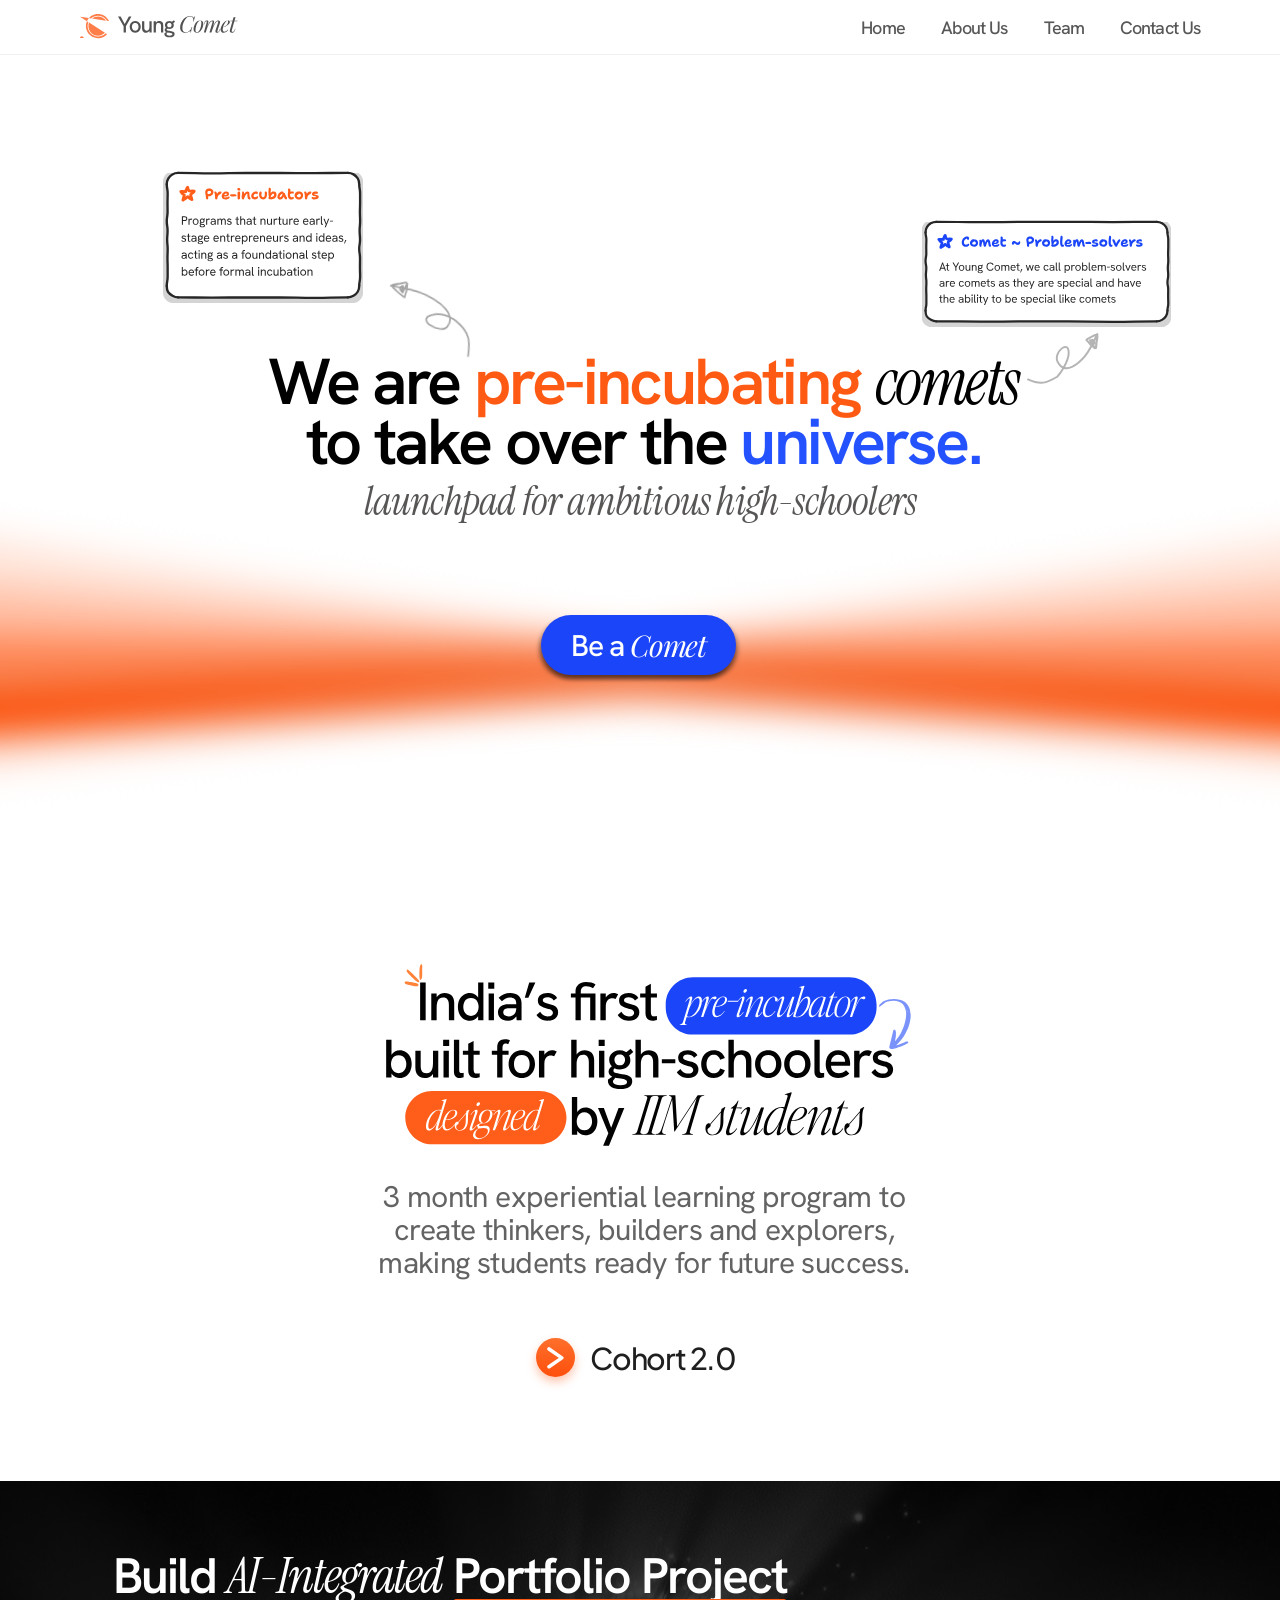
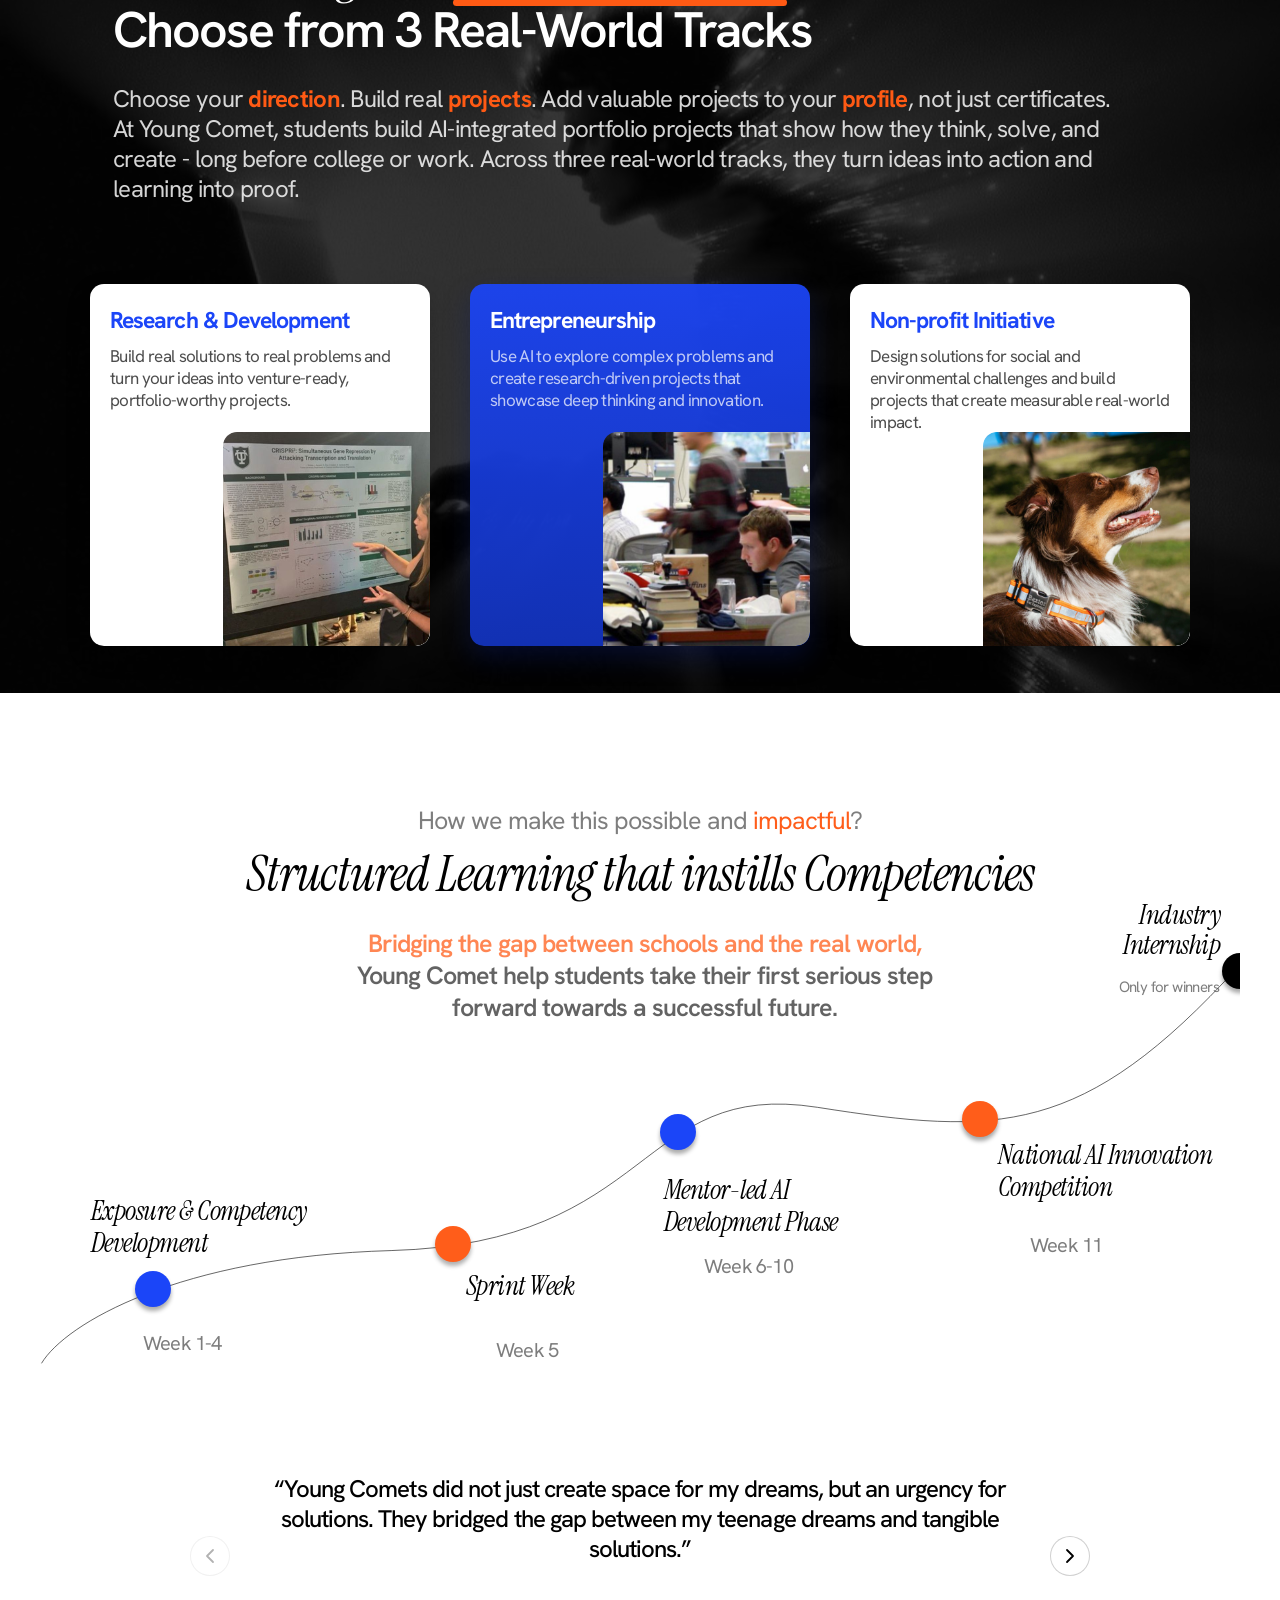
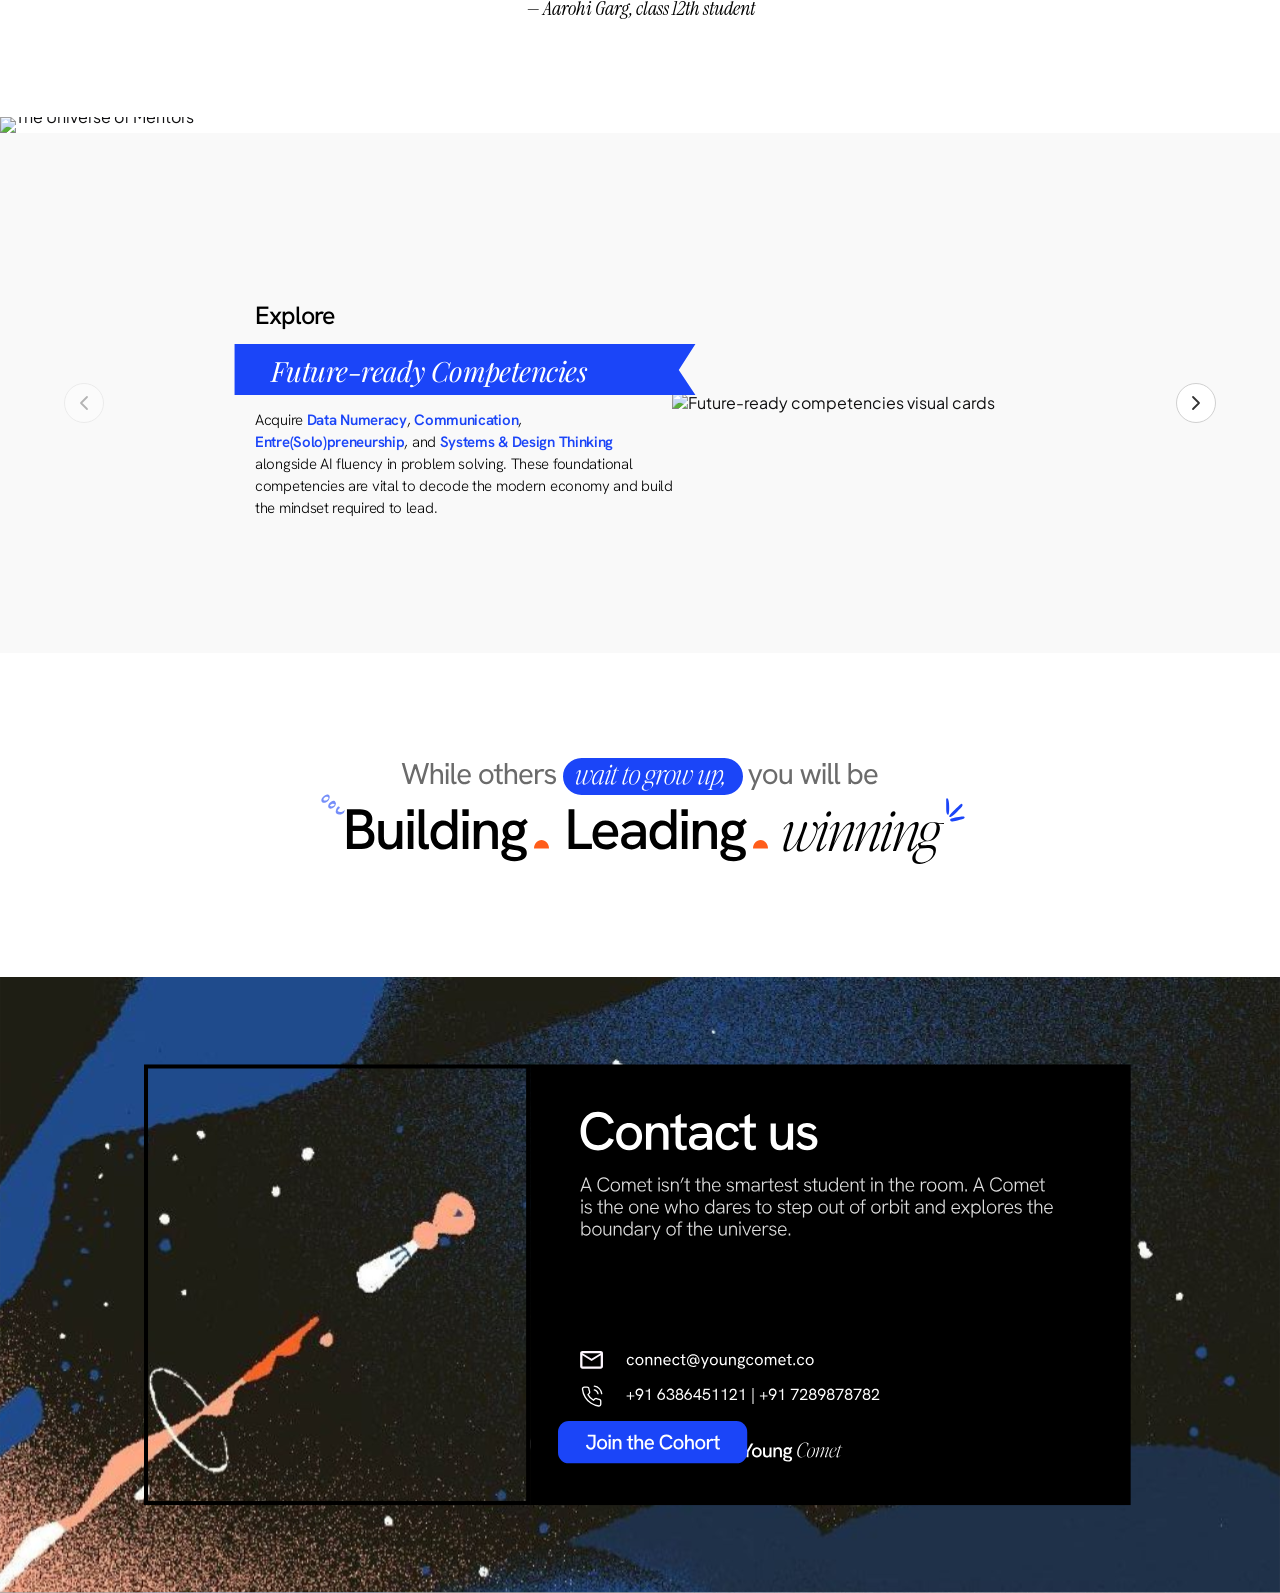
==== commit 80bddd32: "Update index, styles, add cohort2.0 page, remove page2.html, add new assets" ====
--- a/index.html
+++ b/index.html
@@ -10,7 +10,7 @@
   <link
     href="https://fonts.googleapis.com/css2?family=Hanken+Grotesk:wght@400;500;700&family=Plus+Jakarta+Sans:wght@400;500;700;800&family=Instrument+Serif:ital@0;1&family=Playfair+Display:ital,wght@0,400;1,400&display=swap"
     rel="stylesheet" />
-  <link rel="icon" href="./assets/Group 85.svg" type="image/svg+xml" />
+  <link rel="icon" href="./assets/home/Group 85.svg" type="image/svg+xml" />
   <link rel="stylesheet" href="style.css" />
 </head>
 
@@ -18,8 +18,8 @@
   <header class="site-header">
     <div class="header-inner">
       <a href="#" class="header-logo">
-        <img src="./assets/Group 76.svg" alt="" class="header-logo-icon" draggable="false" />
-        <img src="./assets/Young Comet.svg" alt="Young Comet" class="header-logo-text" draggable="false" />
+        <img src="./assets/home/Group 76.svg" alt="" class="header-logo-icon" draggable="false" />
+        <img src="./assets/home/Young Comet.svg" alt="Young Comet" class="header-logo-text" draggable="false" />
       </a>
       <button class="header-menu-btn" aria-label="Toggle menu" aria-expanded="false">
         <span></span><span></span><span></span>
@@ -46,25 +46,25 @@
 
       <!-- Mobile-only hero images -->
       <div class="hero-mobile-only" aria-hidden="true">
-        <img src="./assets/Group 84.svg" alt="" class="hero-mobile-img" draggable="false" />
-        <img src="./assets/Group 81.svg" alt="" class="hero-mobile-img" draggable="false" />
+        <img src="./assets/home/Group 84.svg" alt="" class="hero-mobile-img" draggable="false" />
+        <img src="./assets/home/Group 81.svg" alt="" class="hero-mobile-img" draggable="false" />
       </div>
 
       <div class="hero-canvas">
         <!-- left card -->
-        <img class="hero-asset hero-card hero-card-left hero-box-svg" src="./assets/box.svg" alt="Pre-incubators"
+        <img class="hero-asset hero-card hero-card-left hero-box-svg" src="./assets/home/box.svg" alt="Pre-incubators"
           draggable="false" />
 
         <!-- right card -->
-        <img class="hero-asset hero-card hero-card-right hero-comet-svg" src="./assets/comett.svg"
+        <img class="hero-asset hero-card hero-card-right hero-comet-svg" src="./assets/home/comett.svg"
           alt="Comet problem-solvers" draggable="false" />
 
         <!-- left arrow image -->
-        <img class="hero-asset hero-arrow hero-arrow-left" src="./assets/Vector 48 (1).svg" alt="Left curved arrow"
+        <img class="hero-asset hero-arrow hero-arrow-left" src="./assets/home/Vector 48 (1).svg" alt="Left curved arrow"
           draggable="false" />
 
         <!-- right arrow image -->
-        <img class="hero-asset hero-arrow hero-arrow-right" src="./assets/Vector 48.svg" alt="Right curved arrow"
+        <img class="hero-asset hero-arrow hero-arrow-right" src="./assets/home/Vector 48.svg" alt="Right curved arrow"
           draggable="false" />
 
         <!-- hero text -->
@@ -77,7 +77,8 @@
           <p class="hero-subtitle reveal-up delay-3">
             launchpad for ambitious high-schoolers
           </p>
-          <a href="#" class="cta-button reveal-up delay-4">
+          <a href="https://docs.google.com/forms/d/e/1FAIpQLSdmFzZ_jEFULzYRqSNLkx0ta1WMa-pauqBx2fpSyrcvNYCaUA/viewform"
+            target="_blank" rel="noopener noreferrer" class="cta-button reveal-up delay-4">
             <span class="cta-text">Be a </span>
             <span class="cta-accent">Comet</span>
           </a>
@@ -90,7 +91,7 @@
       <div class="intro-canvas">
         <div class="intro-content reveal-up">
           <h2 id="intro-title" class="intro-title">
-            <img class="intro-title-image" src="./assets/Group 19.svg"
+            <img class="intro-title-image" src="./assets/home/Group 19.svg"
               alt="Built for high-schoolers designed by IIM students" draggable="false" />
           </h2>
 
@@ -99,7 +100,7 @@
             and explorers, making students ready for future success.
           </p>
 
-          <a href="#" class="cohort-badge">
+          <a href="./cohort2.0.html" class="cohort-badge">
             <span class="cohort-icon" aria-hidden="true">
               <svg class="cohort-icon-arrow" viewBox="0 0 20 24" role="presentation">
                 <polyline points="3,3 16,12 3,21"></polyline>
@@ -140,7 +141,7 @@
                 portfolio-worthy projects.
               </p>
               <!-- Card image path (swap image here if needed) -->
-              <img class="track-card-image" src="./assets/Rectangle 50.svg" alt="Research and development track"
+              <img class="track-card-image" src="./assets/home/Rectangle 50.svg" alt="Research and development track"
                 draggable="false" />
             </article>
 
@@ -151,7 +152,7 @@
                 deep thinking and innovation.
               </p>
               <!-- Card image path (swap image here if needed) -->
-              <img class="track-card-image" src="./assets/Rectangle 49.svg" alt="Entrepreneurship track"
+              <img class="track-card-image" src="./assets/home/Rectangle 49.svg" alt="Entrepreneurship track"
                 draggable="false" />
             </article>
 
@@ -162,7 +163,7 @@
                 create measurable real-world impact.
               </p>
               <!-- Card image path (swap image here if needed) -->
-              <img class="track-card-image" src="./assets/Rectangle 48.svg" alt="Non-profit initiative track"
+              <img class="track-card-image" src="./assets/home/Rectangle 48.svg" alt="Non-profit initiative track"
                 draggable="false" />
             </article>
           </div>
@@ -322,10 +323,11 @@
     </section>
 
     <div class="mentors-banner">
-      <img class="mentors-banner__img" src="./assets/Group 42.svg" alt="The Universe of Mentors" draggable="false" />
+      <img class="mentors-banner__img" src="./assets/home/Group 42.svg" alt="The Universe of Mentors"
+        draggable="false" />
       <div class="mentors-banner__text">
-        <h2 class="mentors-banner__title"><img src="./assets/The Universe of Mentors.svg" alt="The Universe of Mentors"
-            draggable="false" /></h2>
+        <h2 class="mentors-banner__title"><img src="./assets/home/The Universe of Mentors.svg"
+            alt="The Universe of Mentors" draggable="false" /></h2>
         <p class="mentors-banner__copy">Wide range of mentor support to bring your ideas to life. The mentorship
           universe provides real-world exposure and guidance in problem solving, aimed to bridge the gap between
           school
@@ -353,7 +355,7 @@
                 <div class="competency-copy">
                   <p class="competency-label">Explore</p>
                   <div class="competency-ribbon-wrap">
-                    <img src="./assets/Rectangle 19.svg" alt="" class="competency-ribbon-bg" draggable="false" />
+                    <img src="./assets/home/Rectangle 19.svg" alt="" class="competency-ribbon-bg" draggable="false" />
                     <h3 class="competency-ribbon-title">Future-ready Competencies</h3>
                   </div>
                   <p class="competency-body">
@@ -365,7 +367,7 @@
                   </p>
                 </div>
                 <div class="competency-visual">
-                  <img src="./assets/Group 64.svg" alt="Future-ready competencies visual cards"
+                  <img src="./assets/home/Group 64.svg" alt="Future-ready competencies visual cards"
                     class="competency-visual__img" draggable="false" />
                 </div>
               </div>
@@ -377,7 +379,7 @@
                 <div class="competency-copy">
                   <p class="competency-label">Experience</p>
                   <div class="competency-ribbon-wrap">
-                    <img src="./assets/Rectangle 19.svg" alt="" class="competency-ribbon-bg" draggable="false" />
+                    <img src="./assets/home/Rectangle 19.svg" alt="" class="competency-ribbon-bg" draggable="false" />
                     <h3 class="competency-ribbon-title">Experiential and Peer Learning</h3>
                   </div>
                   <p class="competency-body">
@@ -389,7 +391,7 @@
                   </p>
                 </div>
                 <div class="competency-visual competency-visual--top">
-                  <img src="./assets/Mockup.svg" alt="Experiential learning mockup" class="competency-visual__img"
+                  <img src="./assets/home/Mockup.svg" alt="Experiential learning mockup" class="competency-visual__img"
                     draggable="false" />
                 </div>
               </div>
@@ -401,7 +403,7 @@
                 <div class="competency-copy">
                   <p class="competency-label">Ideate</p>
                   <div class="competency-ribbon-wrap">
-                    <img src="./assets/Rectangle 19.svg" alt="" class="competency-ribbon-bg" draggable="false" />
+                    <img src="./assets/home/Rectangle 19.svg" alt="" class="competency-ribbon-bg" draggable="false" />
                     <h3 class="competency-ribbon-title">Solve Real Business Problems</h3>
                   </div>
                   <p class="competency-body">
@@ -413,9 +415,9 @@
                   </p>
                 </div>
                 <div class="competency-visual competency-visual--layered">
-                  <img src="./assets/Group 30.svg" alt="" class="competency-visual__img comp-layer comp-layer--back"
-                    draggable="false" />
-                  <img src="./assets/Group 31.svg" alt="Ideate visual"
+                  <img src="./assets/home/Group 30.svg" alt=""
+                    class="competency-visual__img comp-layer comp-layer--back" draggable="false" />
+                  <img src="./assets/home/Group 31.svg" alt="Ideate visual"
                     class="competency-visual__img comp-layer comp-layer--front" draggable="false" />
                 </div>
               </div>
@@ -427,7 +429,7 @@
                 <div class="competency-copy">
                   <p class="competency-label">Implement</p>
                   <div class="competency-ribbon-wrap">
-                    <img src="./assets/Rectangle 19.svg" alt="" class="competency-ribbon-bg" draggable="false" />
+                    <img src="./assets/home/Rectangle 19.svg" alt="" class="competency-ribbon-bg" draggable="false" />
                     <h3 class="competency-ribbon-title">Build with Guided Mentorship</h3>
                   </div>
                   <p class="competency-body">
@@ -438,7 +440,7 @@
                   </p>
                 </div>
                 <div class="competency-visual competency-visual--low">
-                  <img src="./assets/Group 33.svg" alt="Implement guided mentorship" class="competency-visual__img"
+                  <img src="./assets/home/Group 33.svg" alt="Implement guided mentorship" class="competency-visual__img"
                     draggable="false" />
                 </div>
               </div>
@@ -460,32 +462,43 @@
 
     <section class="fomo-section" aria-labelledby="fomo-heading">
       <div class="fomo-content">
-        <img class="fomo-group55" src="./assets/Group 55.svg"
+        <img class="fomo-group55" src="./assets/home/Group 55.svg"
           alt="While others wait to grow up, you will be Building Leading winning" draggable="false" />
-        <img class="fomo-deco fomo-deco--3" src="./assets/Hand-Drawn Ink  Brush Strokes.svg" alt="" aria-hidden="true"
+        <img class="fomo-deco fomo-deco--3" src="./assets/home/Hand-Drawn Ink  Brush Strokes.svg" alt=""
+          aria-hidden="true" draggable="false" />
+        <img class="fomo-deco fomo-deco--4" src="./assets/home/Group 77.svg" alt="" aria-hidden="true"
           draggable="false" />
-        <img class="fomo-deco fomo-deco--4" src="./assets/Group 77.svg" alt="" aria-hidden="true" draggable="false" />
       </div>
     </section>
 
     <section class="cta-section" aria-labelledby="cta-heading">
-      <div class="cta-bg" aria-hidden="true"></div>
-      <div class="cta-overlay" aria-hidden="true"></div>
-
-      <div class="cta-wrapper">
-        <div class="cta-frame" aria-hidden="true"></div>
-
-        <div class="cta-card">
-          <p class="cta-label">Young <span class="cta-label-accent">Comet</span></p>
-          <h2 id="cta-heading" class="cta-heading">
-            Become a <span class="cta-heading-accent">Comet</span>
-          </h2>
-          <p class="cta-copy">
-            A Comet isn't the smartest student in the room. A Comet is the one who dares to step out
-            of orbit. Build a relationship with respect to problem solving.
-          </p>
-          <a href="#" class="cta-join-btn">Join the Cohort</a>
-        </div>
+      <div class="cta-mobile">
+        <div class="cta-bg" aria-hidden="true"></div>
+        <div class="cta-overlay" aria-hidden="true"></div>
+
+        <div class="cta-wrapper">
+          <div class="cta-frame" aria-hidden="true"></div>
+
+          <div class="cta-card">
+            <p class="cta-label">Young <span class="cta-label-accent">Comet</span></p>
+            <h2 id="cta-heading" class="cta-heading">
+              Become a <span class="cta-heading-accent">Comet</span>
+            </h2>
+            <p class="cta-copy">
+              A Comet isn't the smartest student in the room. A Comet is the one who dares to step out
+              of orbit. Build a relationship with respect to problem solving.
+            </p>
+            <a href="https://forms.gle/bNNrHmqP365Pe7E8A" target="_blank" rel="noopener noreferrer"
+              class="cta-join-btn">Join the Cohort</a>
+          </div>
+        </div>
+      </div>
+      <div class="cta-desktop">
+        <img src="./assets/home/Group 39.svg" alt="Become a Comet" class="cta-desktop-img" draggable="false" />
+        <a href="https://forms.gle/bNNrHmqP365Pe7E8A" target="_blank" rel="noopener noreferrer"
+          class="cta-desktop-badge">
+          <img src="./assets/home/Group 189.svg" alt="Apply Now" draggable="false" />
+        </a>
       </div>
     </section>
   </main>
--- a/style.css
+++ b/style.css
@@ -263,7 +263,7 @@
   left: 0;
   right: 0;
   z-index: 0;
-  background: url("./assets/Vector.svg") center 412px / 100% 365px no-repeat;
+  background: url("./assets/home/Vector.svg") center 412px / 100% 365px no-repeat;
   pointer-events: none;
 }
 
@@ -678,7 +678,7 @@
 
 .tracks-bg {
   /* Background image path control */
-  background: url("./assets/Rectangle 16.svg") center / cover no-repeat;
+  background: url("./assets/home/Rectangle 16.svg") center / cover no-repeat;
 }
 
 .tracks-overlay {
@@ -1420,7 +1420,7 @@
     top: 213px;
     width: 1200px;
     height: 398px;
-    background: url("./assets/Vector 49.svg") left top / 1200px 398px no-repeat;
+    background: url("./assets/home/Vector 49.svg") left top / 1200px 398px no-repeat;
   }
 
   .pathway-curve path {
@@ -2780,10 +2780,47 @@
   overflow: hidden;
 }
 
+.cta-desktop-img {
+  width: 100%;
+  height: auto;
+  display: block;
+}
+
+.cta-desktop {
+  display: none;
+  position: relative;
+}
+
+.cta-desktop-badge {
+  position: absolute;
+  bottom: 21%;
+  left: 51%;
+  transform: translateX(-50%);
+  z-index: 10;
+  cursor: pointer;
+  text-decoration: none;
+}
+
+.cta-desktop-badge img {
+  width: 190px;
+  height: auto;
+  display: block;
+}
+
+@media (min-width: 641px) {
+  .cta-mobile {
+    display: none;
+  }
+
+  .cta-desktop {
+    display: block;
+  }
+}
+
 .cta-bg {
   position: absolute;
   inset: 0;
-  background: url("./assets/image 3.svg") center / cover no-repeat;
+  background: url("./assets/home/image 3.svg") center / cover no-repeat;
 }
 
 .cta-overlay {
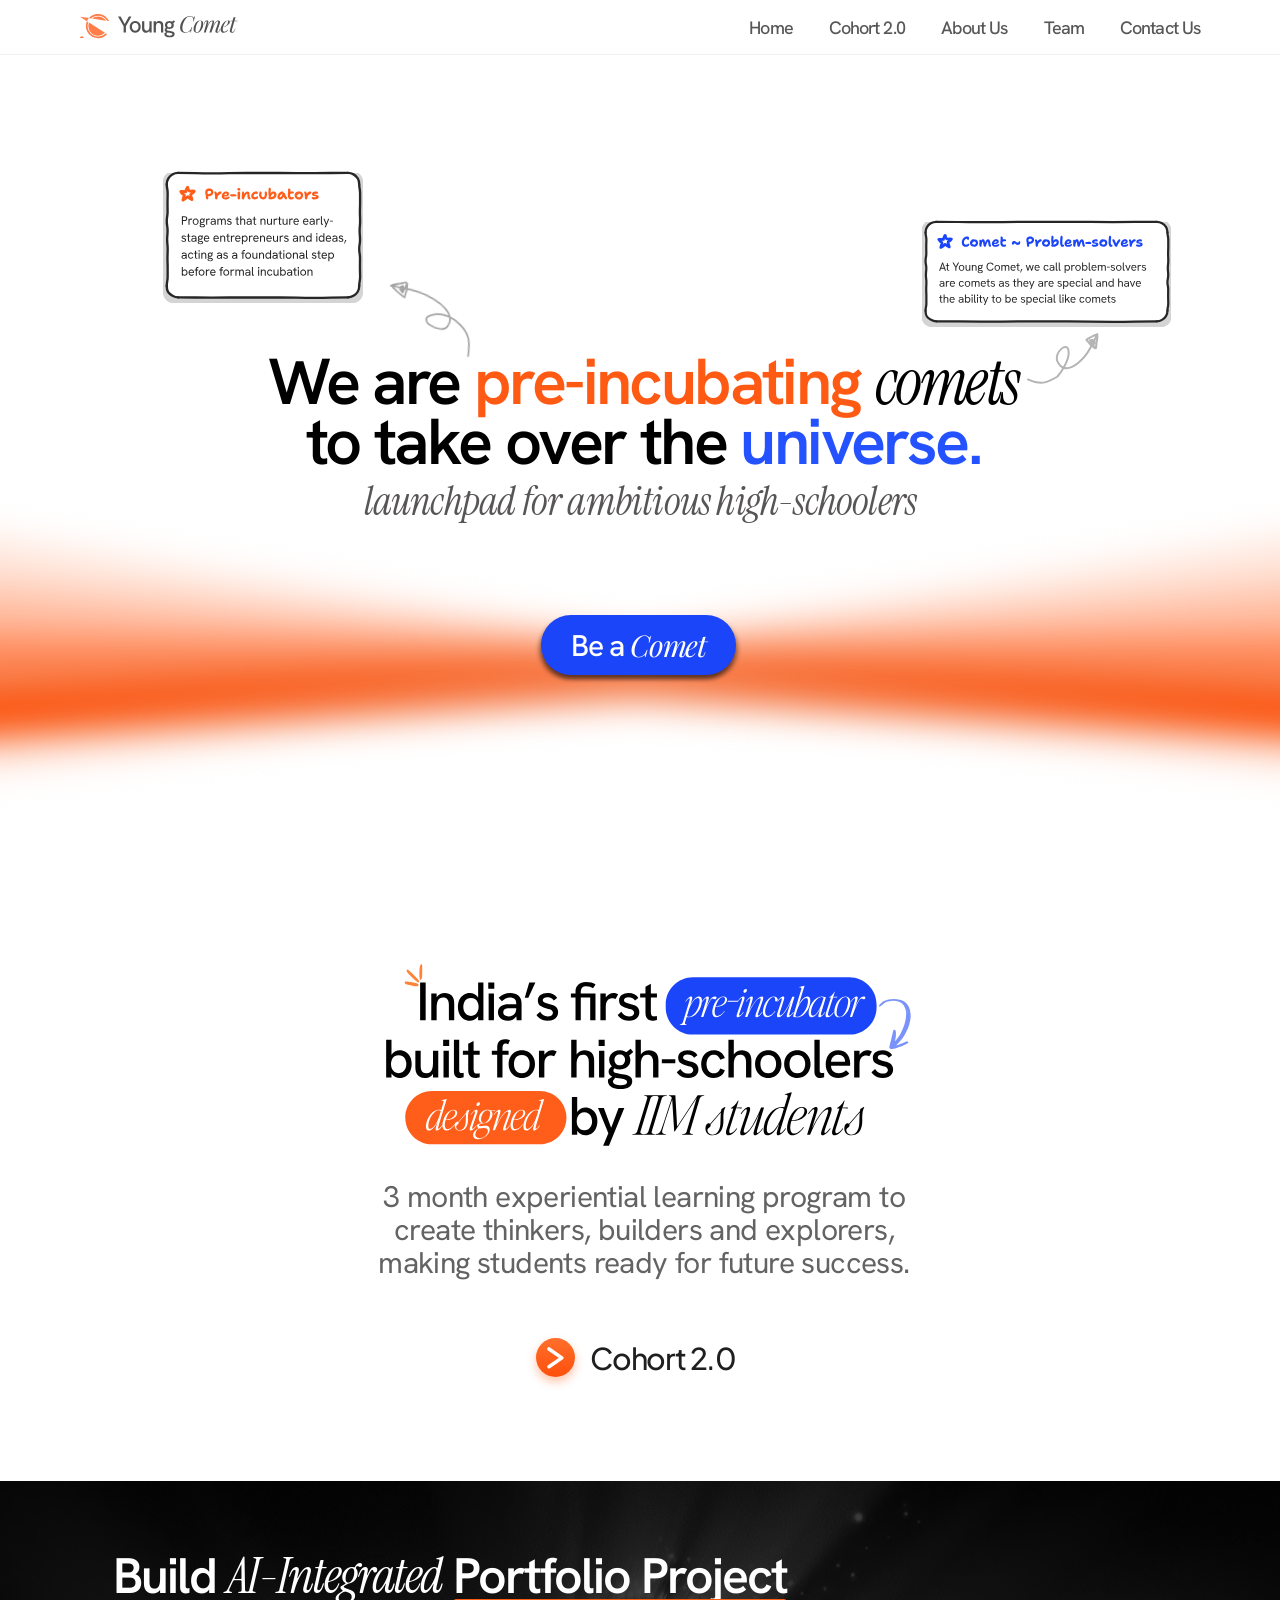
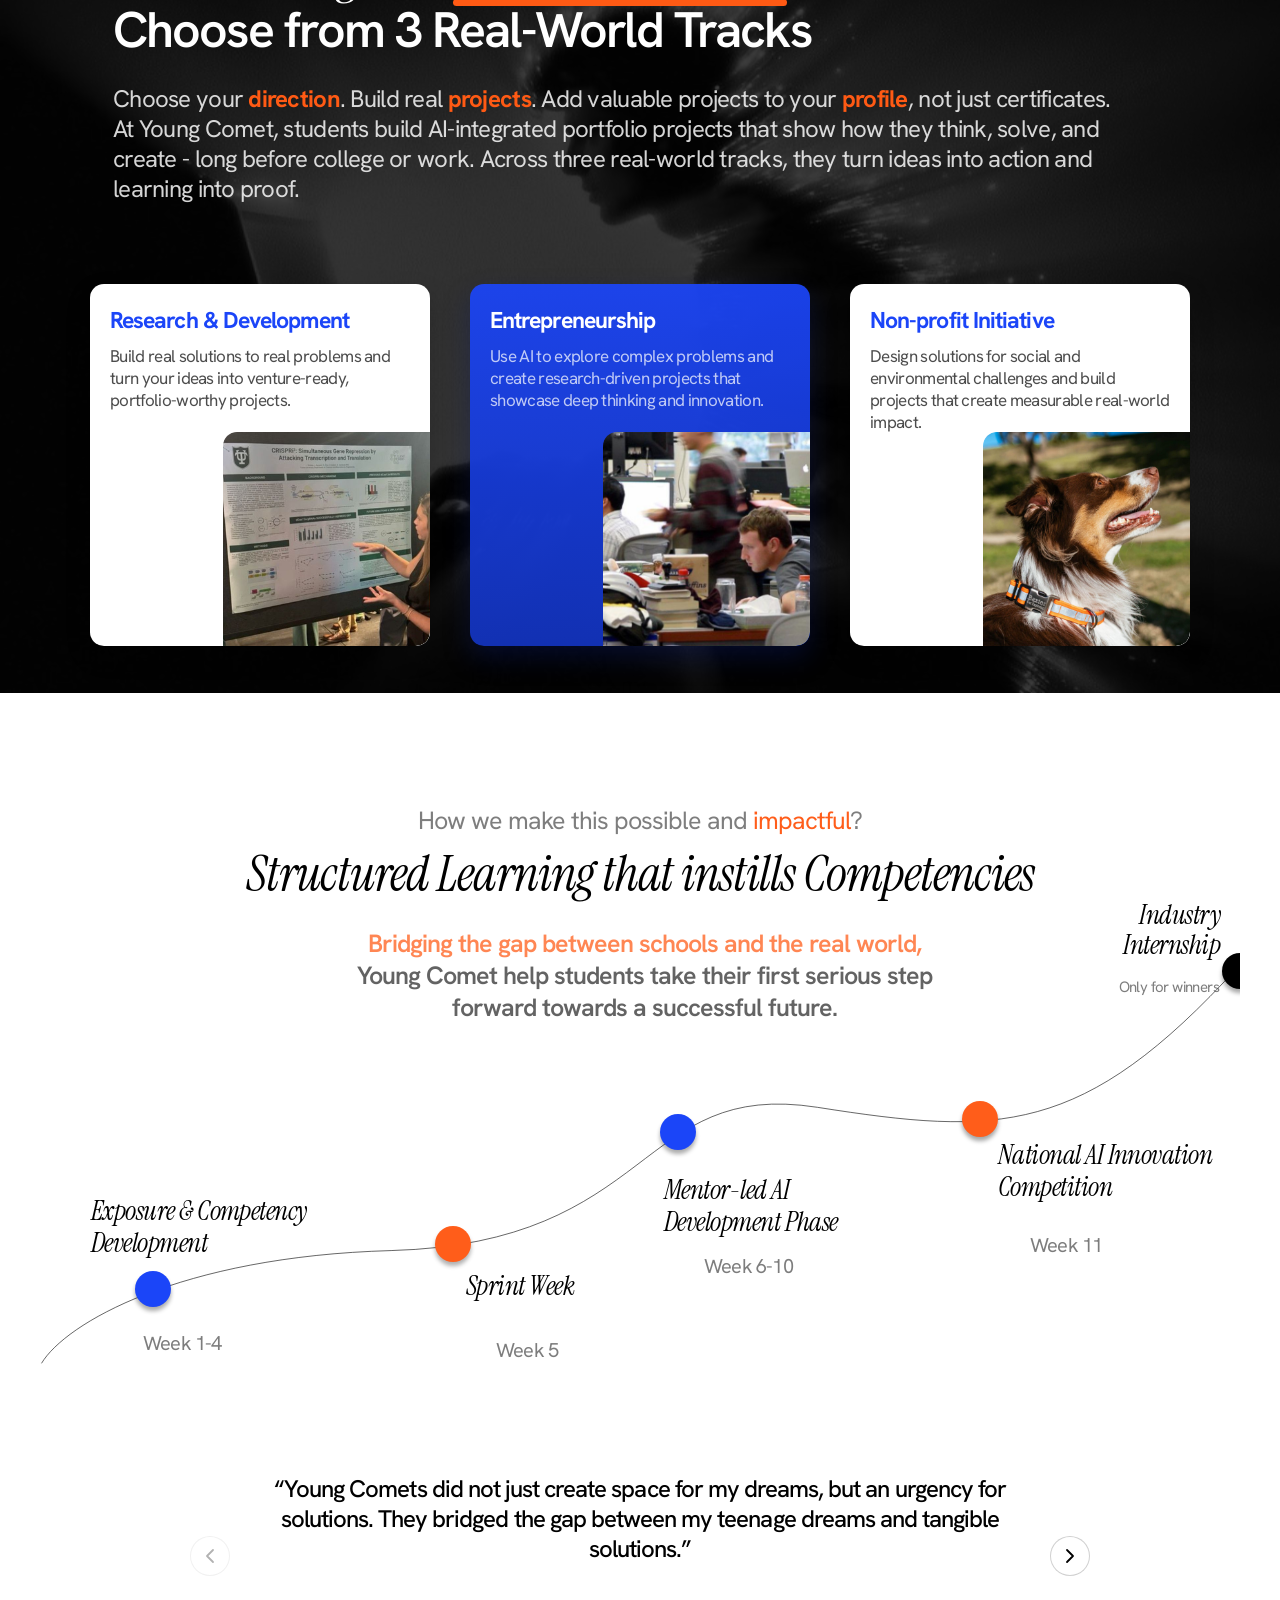
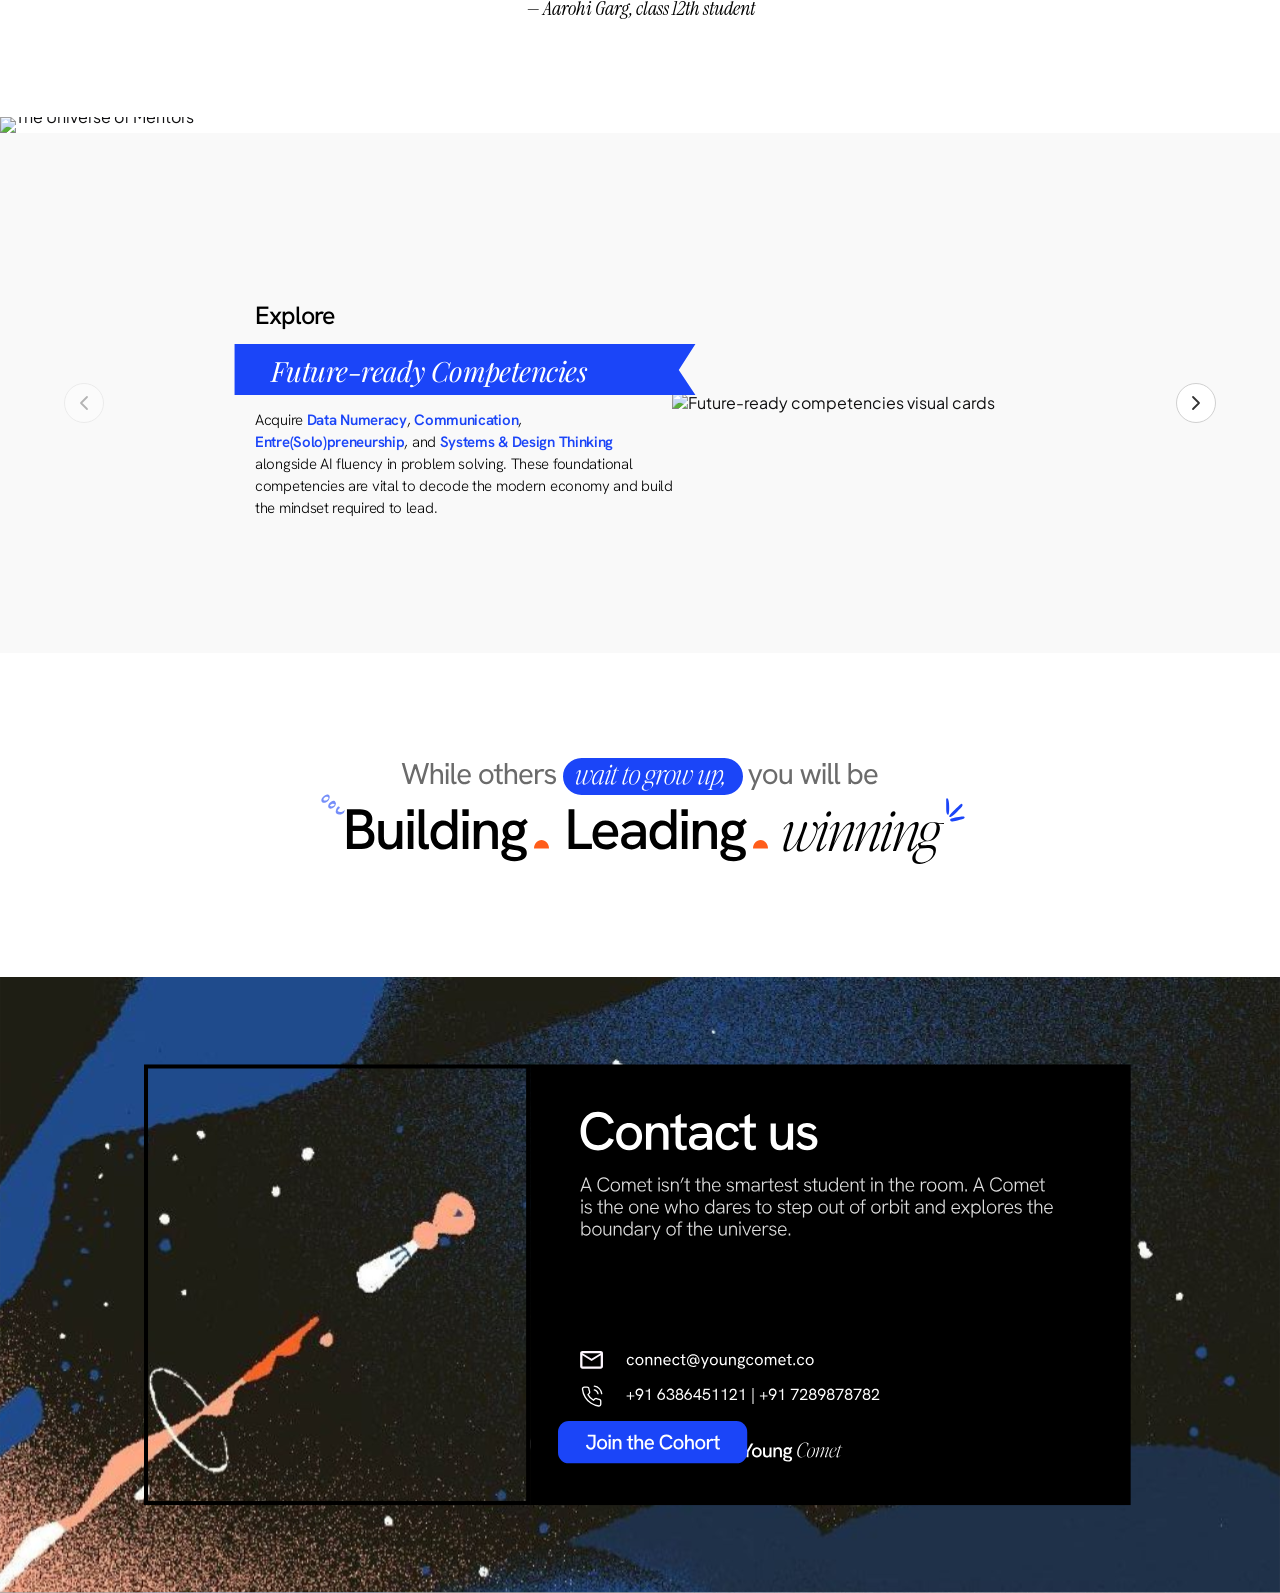
==== commit 7cf4d666: "Add Washington image to hero, fix Join button link, adjust hero sizing" ====
--- a/index.html
+++ b/index.html
@@ -26,6 +26,7 @@
       </button>
       <nav class="header-nav" aria-label="Main navigation">
         <a href="#" class="header-nav-link">Home</a>
+        <a href="cohort2.0.html" class="header-nav-link">Cohort 2.0</a>
         <a href="#" class="header-nav-link">About Us</a>
         <a href="#" class="header-nav-link">Team</a>
         <a href="#" class="header-nav-link">Contact Us</a>
@@ -336,7 +337,7 @@
     </div>
 
     <!-- ===== Competency Slider Section ===== -->
-    <section class="comp-slider-section" aria-label="Future-ready Competencies">
+    <section class="comp-slider-section" id="competencies" aria-label="Future-ready Competencies">
       <div class="comp-slider-inner">
         <button class="comp-slider-btn comp-slider-btn--prev" id="compPrev" aria-label="Previous slide">
           <svg width="20" height="20" viewBox="0 0 20 20" fill="none" xmlns="http://www.w3.org/2000/svg"
